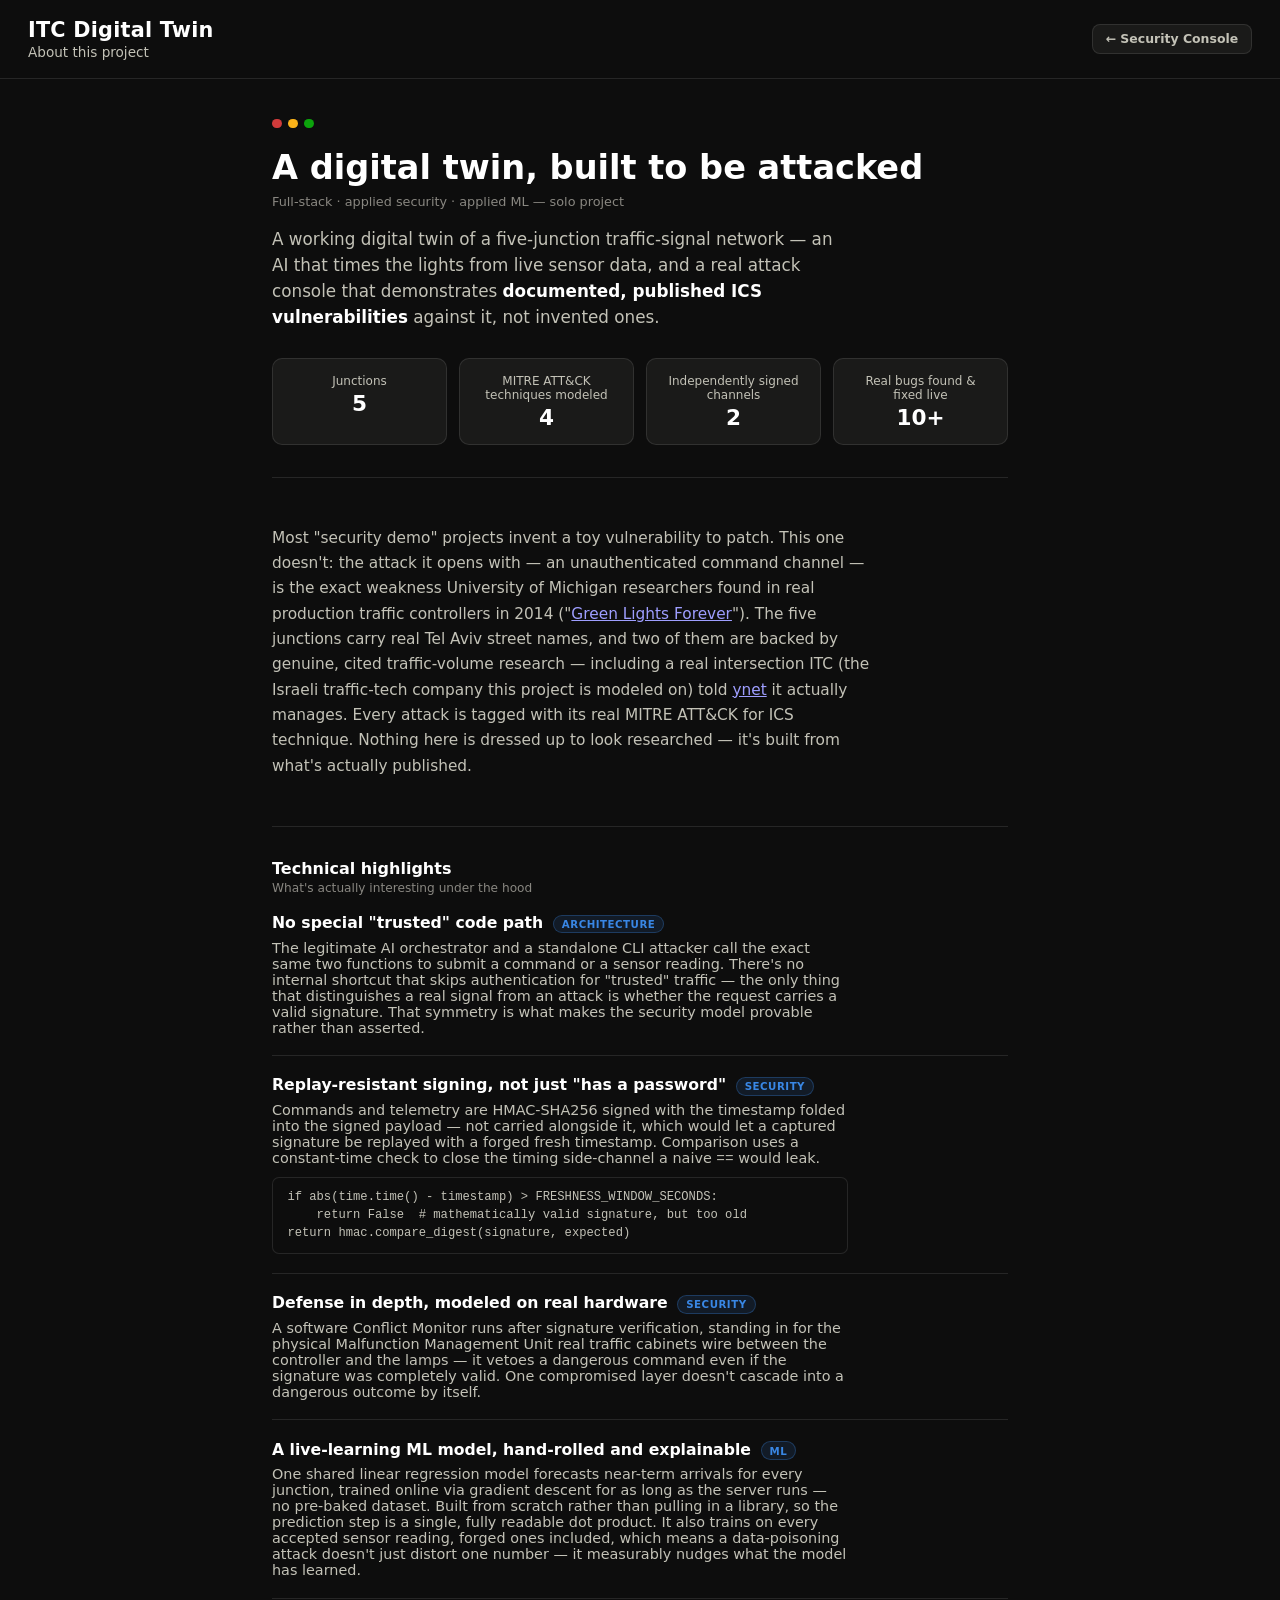
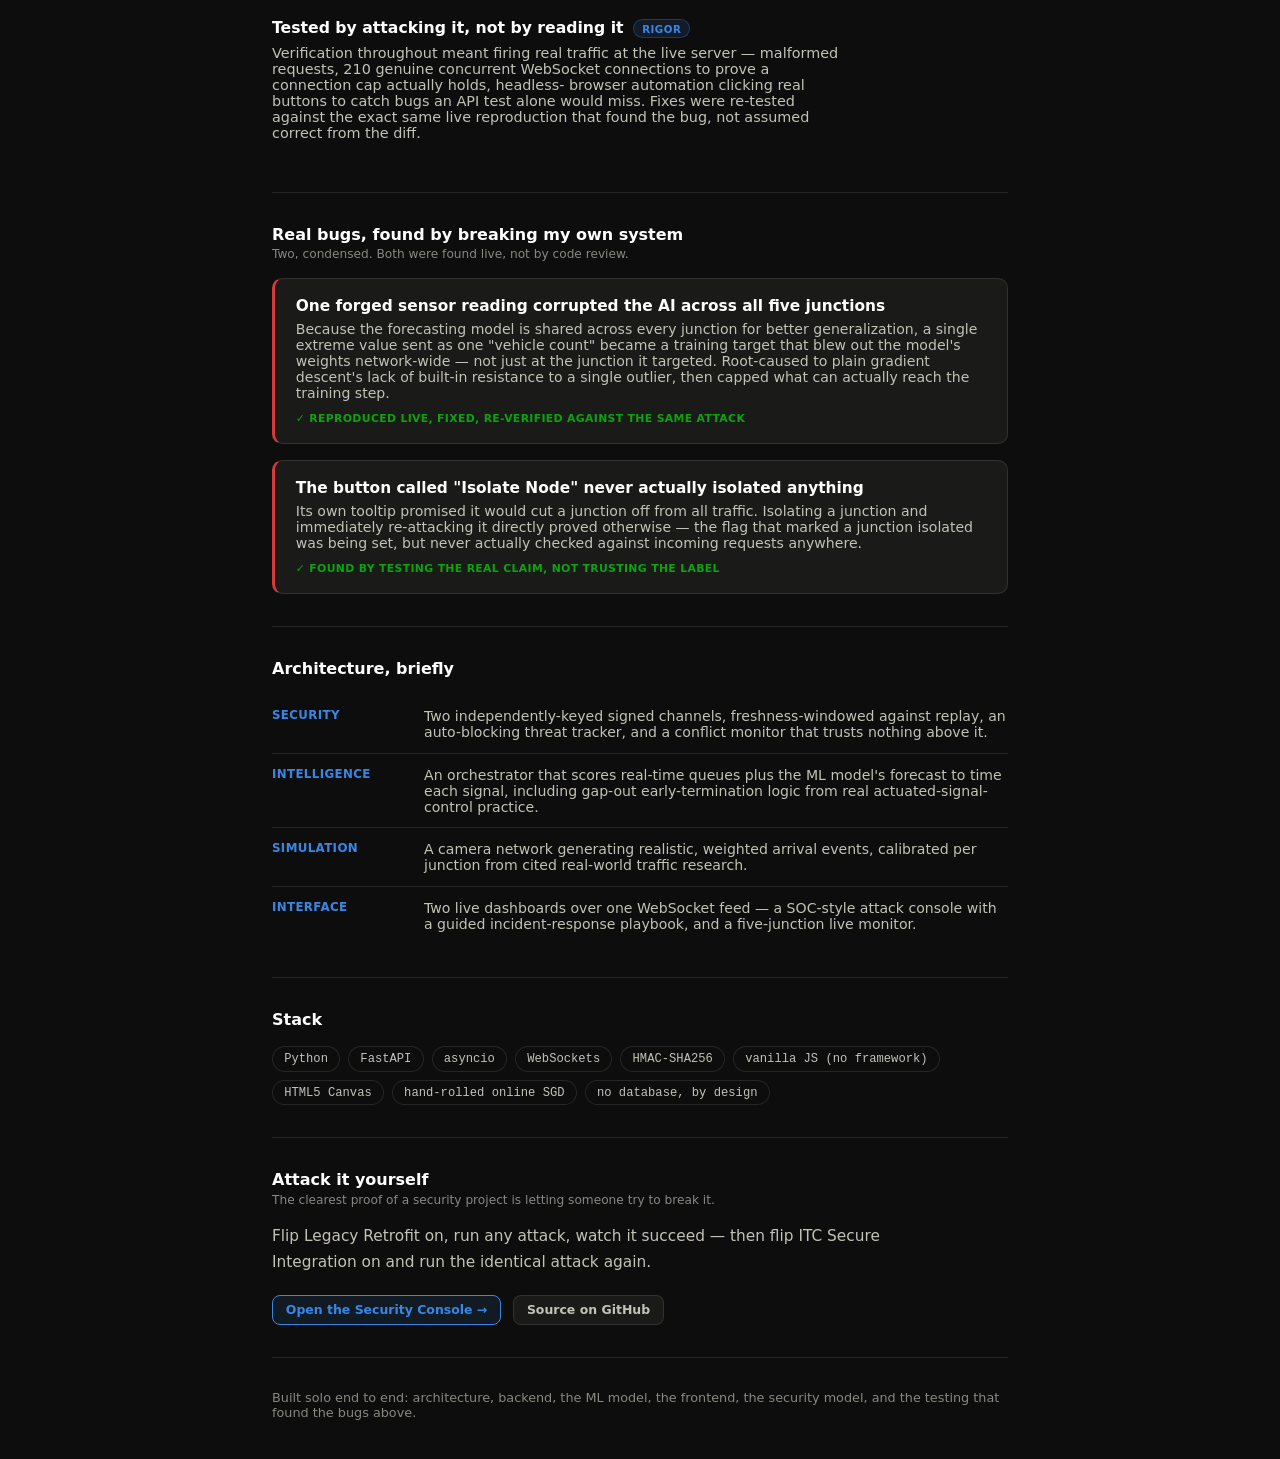
==== web/about.html @ 46c655ab "Add an About page: the engineering story, in the product itself New web/about.html, linked from both" ====
<!DOCTYPE html>
<html lang="en">
<head>
  <meta charset="UTF-8" />
  <meta name="viewport" content="width=device-width, initial-scale=1.0" />
  <title>ITC Digital Twin — About This Project</title>
  <link rel="stylesheet" href="style.css" />
</head>
<body>
  <!-- A static content page, deliberately: no WebSocket, no live data,
       nothing here changes while you're reading it. Linked from both
       dashboard pages' headers for anyone who wants the engineering
       story behind the live demo, not just the demo itself. -->
  <header class="app-header">
    <div class="header-title">
      <h1>ITC Digital Twin</h1>
      <p class="subtitle">About this project</p>
    </div>
    <div class="header-right">
      <a href="index.html" class="btn btn-header" title="Back to the Security Console">
        ← Security Console
      </a>
    </div>
  </header>

  <main>
    <section class="about-hero about-wrap">
      <div class="signal-dots" aria-hidden="true">
        <span class="d-critical"></span><span class="d-warning"></span><span class="d-good"></span>
      </div>
      <h1>A digital twin, built to be attacked</h1>
      <p class="about-role">Full-stack · applied security · applied ML — solo project</p>
      <p class="about-thesis">
        A working digital twin of a five-junction traffic-signal network — an AI
        that times the lights from live sensor data, and a real attack console
        that demonstrates <strong>documented, published ICS vulnerabilities</strong>
        against it, not invented ones.
      </p>

      <div class="about-stats">
        <div class="stat-tile">
          <span class="stat-label">Junctions</span>
          <span class="stat-value">5</span>
        </div>
        <div class="stat-tile">
          <span class="stat-label">MITRE ATT&amp;CK techniques modeled</span>
          <span class="stat-value">4</span>
        </div>
        <div class="stat-tile">
          <span class="stat-label">Independently signed channels</span>
          <span class="stat-value">2</span>
        </div>
        <div class="stat-tile">
          <span class="stat-label">Real bugs found &amp; fixed live</span>
          <span class="stat-value">10+</span>
        </div>
      </div>
    </section>

    <section class="about-section about-wrap">
      <p class="about-prose">
        Most "security demo" projects invent a toy vulnerability to patch. This
        one doesn't: the attack it opens with — an unauthenticated command
        channel — is the exact weakness University of Michigan researchers found
        in real production traffic controllers in 2014
        ("<a href="https://www.usenix.org/system/files/conference/woot14/woot14-ghena.pdf" target="_blank" rel="noopener noreferrer">Green Lights Forever</a>").
        The five junctions carry real Tel Aviv street names, and two of them are
        backed by genuine, cited traffic-volume research — including a real
        intersection ITC (the Israeli traffic-tech company this project is
        modeled on) told <a href="https://www.ynetnews.com/environment/article/sjvw2tsjt" target="_blank" rel="noopener noreferrer">ynet</a> it actually manages. Every attack is tagged with
        its real MITRE ATT&amp;CK for ICS technique. Nothing here is dressed up to
        look researched — it's built from what's actually published.
      </p>
    </section>

    <section class="about-section about-wrap" aria-labelledby="highlights-title">
      <div class="zone-header">
        <h2 id="highlights-title">Technical highlights</h2>
        <p class="zone-subtitle">What's actually interesting under the hood</p>
      </div>

      <div class="highlight-list">
        <div class="highlight-item">
          <h3>No special "trusted" code path <span class="highlight-tag">architecture</span></h3>
          <p>
            The legitimate AI orchestrator and a standalone CLI attacker call
            the exact same two functions to submit a command or a sensor
            reading. There's no internal shortcut that skips authentication
            for "trusted" traffic — the only thing that distinguishes a real
            signal from an attack is whether the request carries a valid
            signature. That symmetry is what makes the security model
            provable rather than asserted.
          </p>
        </div>

        <div class="highlight-item">
          <h3>Replay-resistant signing, not just "has a password" <span class="highlight-tag">security</span></h3>
          <p>
            Commands and telemetry are HMAC-SHA256 signed with the timestamp
            folded into the signed payload — not carried alongside it, which
            would let a captured signature be replayed with a forged fresh
            timestamp. Comparison uses a constant-time check to close the
            timing side-channel a naive <code>==</code> would leak.
          </p>
          <pre class="code">if abs(time.time() - timestamp) > FRESHNESS_WINDOW_SECONDS:
    return False  # mathematically valid signature, but too old
return hmac.compare_digest(signature, expected)</pre>
        </div>

        <div class="highlight-item">
          <h3>Defense in depth, modeled on real hardware <span class="highlight-tag">security</span></h3>
          <p>
            A software Conflict Monitor runs after signature verification,
            standing in for the physical Malfunction Management Unit real
            traffic cabinets wire between the controller and the lamps — it
            vetoes a dangerous command even if the signature was completely
            valid. One compromised layer doesn't cascade into a dangerous
            outcome by itself.
          </p>
        </div>

        <div class="highlight-item">
          <h3>A live-learning ML model, hand-rolled and explainable <span class="highlight-tag">ML</span></h3>
          <p>
            One shared linear regression model forecasts near-term arrivals
            for every junction, trained online via gradient descent for as
            long as the server runs — no pre-baked dataset. Built from
            scratch rather than pulling in a library, so the prediction step
            is a single, fully readable dot product. It also trains on every
            accepted sensor reading, forged ones included, which means a
            data-poisoning attack doesn't just distort one number — it
            measurably nudges what the model has learned.
          </p>
        </div>

        <div class="highlight-item">
          <h3>Tested by attacking it, not by reading it <span class="highlight-tag">rigor</span></h3>
          <p>
            Verification throughout meant firing real traffic at the live
            server — malformed requests, 210 genuine concurrent WebSocket
            connections to prove a connection cap actually holds, headless-
            browser automation clicking real buttons to catch bugs an API
            test alone would miss. Fixes were re-tested against the exact
            same live reproduction that found the bug, not assumed correct
            from the diff.
          </p>
        </div>
      </div>
    </section>

    <section class="about-section about-wrap" aria-labelledby="bugs-title">
      <div class="zone-header">
        <h2 id="bugs-title">Real bugs, found by breaking my own system</h2>
        <p class="zone-subtitle">Two, condensed. Both were found live, not by code review.</p>
      </div>
      <div class="bug-grid">
        <div class="bug-card">
          <div class="bug-title">One forged sensor reading corrupted the AI across all five junctions</div>
          <p>
            Because the forecasting model is shared across every junction for
            better generalization, a single extreme value sent as one
            "vehicle count" became a training target that blew out the
            model's weights network-wide — not just at the junction it
            targeted. Root-caused to plain gradient descent's lack of
            built-in resistance to a single outlier, then capped what can
            actually reach the training step.
          </p>
          <span class="fixed-tag">✓ Reproduced live, fixed, re-verified against the same attack</span>
        </div>
        <div class="bug-card">
          <div class="bug-title">The button called "Isolate Node" never actually isolated anything</div>
          <p>
            Its own tooltip promised it would cut a junction off from all
            traffic. Isolating a junction and immediately re-attacking it
            directly proved otherwise — the flag that marked a junction
            isolated was being set, but never actually checked against
            incoming requests anywhere.
          </p>
          <span class="fixed-tag">✓ Found by testing the real claim, not trusting the label</span>
        </div>
      </div>
    </section>

    <section class="about-section about-wrap" aria-labelledby="architecture-title">
      <div class="zone-header">
        <h2 id="architecture-title">Architecture, briefly</h2>
      </div>
      <div class="layer-strip">
        <div class="layer-row">
          <span class="layer-name">Security</span>
          <p>Two independently-keyed signed channels, freshness-windowed against replay, an auto-blocking threat tracker, and a conflict monitor that trusts nothing above it.</p>
        </div>
        <div class="layer-row">
          <span class="layer-name">Intelligence</span>
          <p>An orchestrator that scores real-time queues plus the ML model's forecast to time each signal, including gap-out early-termination logic from real actuated-signal-control practice.</p>
        </div>
        <div class="layer-row">
          <span class="layer-name">Simulation</span>
          <p>A camera network generating realistic, weighted arrival events, calibrated per junction from cited real-world traffic research.</p>
        </div>
        <div class="layer-row">
          <span class="layer-name">Interface</span>
          <p>Two live dashboards over one WebSocket feed — a SOC-style attack console with a guided incident-response playbook, and a five-junction live monitor.</p>
        </div>
      </div>
    </section>

    <section class="about-section about-wrap" aria-labelledby="stack-title">
      <div class="zone-header">
        <h2 id="stack-title">Stack</h2>
      </div>
      <div class="stack-row">
        <span class="stack-pill">Python</span>
        <span class="stack-pill">FastAPI</span>
        <span class="stack-pill">asyncio</span>
        <span class="stack-pill">WebSockets</span>
        <span class="stack-pill">HMAC-SHA256</span>
        <span class="stack-pill">vanilla JS (no framework)</span>
        <span class="stack-pill">HTML5 Canvas</span>
        <span class="stack-pill">hand-rolled online SGD</span>
        <span class="stack-pill">no database, by design</span>
      </div>
    </section>

    <section class="about-section about-wrap" aria-labelledby="try-title">
      <div class="zone-header">
        <h2 id="try-title">Attack it yourself</h2>
        <p class="zone-subtitle">The clearest proof of a security project is letting someone try to break it.</p>
      </div>
      <p class="about-prose">
        Flip Legacy Retrofit on, run any attack, watch it succeed — then flip
        ITC Secure Integration on and run the identical attack again.
      </p>
      <div class="about-cta-row">
        <a href="index.html" class="btn btn-header btn-header-highlight">Open the Security Console →</a>
        <a href="https://github.com/WassimAtrach/Digital-Twin" target="_blank" rel="noopener noreferrer" class="btn btn-header">Source on GitHub</a>
      </div>
    </section>
  </main>

  <footer class="about-footer about-wrap">
    <p>Built solo end to end: architecture, backend, the ML model, the frontend, the security model, and the testing that found the bugs above.</p>
  </footer>
</body>
</html>
---- web/style.css ----
/* ITC Digital Twin: stylesheet

   A deliberate, single dark theme (no light-mode variant): this is a
   security operations dashboard meant for a wall monitor or a live demo
   screen, not a general-purpose page. Colors are the validated dark-mode
   steps from the project's data-visualization design system: fixed
   status scale (good/warning/serious/critical), fixed categorical order
   for the four approach queues, one sequential hue for the trend line.
   Nothing here is eyeballed; every color is a documented token. */

:root {
  color-scheme: dark;

  /* chart chrome & ink */
  --surface-1: #1a1a19;
  --page-plane: #0d0d0d;
  --text-primary: #ffffff;
  --text-secondary: #c3c2b7;
  --text-muted: #898781;
  --gridline: #2c2c2a;
  --baseline: #383835;
  --border: rgba(255, 255, 255, 0.10);

  /* status scale: reserved meaning, never reused for series identity */
  --status-good: #0ca30c;
  --status-warning: #fab219;
  --status-serious: #ec835a;
  --status-critical: #d03b3b;

  /* categorical (dark steps), fixed order: used for the four approach
     queue bars (N/E/S/W) and nothing else */
  --cat-1-blue: #3987e5;
  --cat-2-orange: #d95926;
  --cat-3-aqua: #199e70;
  --cat-4-yellow: #c98500;

  /* sequential blue, for the single-series congestion trend line */
  --seq-blue-400: #3987e5;
  --seq-blue-250: #86b6ef;
}

* {
  box-sizing: border-box;
}

/* One global focus-visible rule rather than styling every interactive
   element individually: before this, nothing on either page (buttons,
   the topology map's junction nodes, form fields, links) showed any
   visible indicator of keyboard focus at all, making the whole
   dashboard effectively unusable via keyboard even where elements were
   otherwise reachable and operable. :focus-visible (not plain :focus)
   so this only shows for keyboard/programmatic focus, never for a
   mouse click, matching how a sighted mouse user already gets other
   feedback (hover states, the click itself) that a visible ring would
   be redundant for. */
:focus-visible {
  outline: 2px solid var(--seq-blue-400);
  outline-offset: 2px;
  border-radius: 2px;
}

body {
  margin: 0;
  min-height: 100vh;
  background: var(--page-plane);
  color: var(--text-primary);
  font-family: system-ui, -apple-system, "Segoe UI", sans-serif;
  font-size: 14px;
}

h1, h2, h3 {
  font-family: inherit;
}

/* Custom scrollbars matching the dark theme: the browser default (a
   light gray/white scrollbar) looks broken against a dark background. */
* {
  scrollbar-width: thin;
  scrollbar-color: var(--baseline) var(--page-plane);
}

*::-webkit-scrollbar {
  width: 9px;
  height: 9px;
}

*::-webkit-scrollbar-track {
  background: var(--page-plane);
}

*::-webkit-scrollbar-thumb {
  background: var(--baseline);
  border-radius: 5px;
}

*::-webkit-scrollbar-thumb:hover {
  background: var(--text-muted);
}

/* Tint native form controls (checkboxes, number inputs) to the theme's
   accent instead of leaving them in the browser's default light-blue
   styling, which stands out against the dark UI. */
input {
  accent-color: var(--seq-blue-400);
  color-scheme: dark;
}

/* Header */

.app-header {
  display: flex;
  justify-content: space-between;
  align-items: center;
  flex-wrap: wrap;
  gap: 1rem;
  padding: 1.1rem 1.75rem;
  border-bottom: 1px solid var(--border);
}

.header-title h1 {
  margin: 0;
  font-size: 1.3rem;
  letter-spacing: 0.01em;
}

.subtitle {
  margin: 0.15rem 0 0;
  color: var(--text-secondary);
  font-size: 0.85rem;
}

.header-right {
  display: flex;
  align-items: center;
  gap: 1.5rem;
  /* .app-header wrapping (flex-wrap on the header itself) only ever
     moved this whole group onto its own row under the title; nothing
     inside the group could then wrap further, so on a phone-width
     screen the connection status, both nav buttons, the mode toggle,
     and the info button were all forced onto one line wider than the
     screen itself, the single biggest contributor to this page's
     horizontal overflow. This lets that line actually break. */
  flex-wrap: wrap;
  row-gap: 0.6rem;
}

.connection-status {
  display: flex;
  align-items: center;
  gap: 0.4rem;
  font-size: 0.78rem;
  color: var(--text-secondary);
}

.conn-dot {
  width: 8px;
  height: 8px;
  border-radius: 50%;
  background: var(--status-warning);
}

.connection-status.connected .conn-dot {
  background: var(--status-good);
}

/* .btn.btn-header (both classes chained), not plain .btn-header: every
   header button also carries the base .btn class, and .btn is defined
   much later in this file with its own background/color. At equal
   specificity the later rule always wins regardless of which order the
   classes are written in the HTML, so a plain .btn-header here was
   silently losing to .btn's background: var(--page-plane) (near-black)
   every time, rendering as a barely-visible dark button on the dark
   page, "black on black." Chaining both classes raises this rule's
   specificity above .btn's, so it wins on file order alone no longer
   matters. */
.btn.btn-header {
  padding: 0.4rem 0.8rem;
  border-radius: 8px;
  border: 1px solid var(--border);
  background: var(--surface-1);
  color: var(--text-secondary);
  font-size: 0.78rem;
  font-weight: 600;
  cursor: pointer;
  font-family: inherit;
  /* .btn-header is shared by <button> and <a> (e.g. the Live Monitor
     link): these two reset an anchor's default underline/inline box so
     it renders identically to the button elements using this class. */
  text-decoration: none;
  display: inline-block;
}

.btn.btn-header:hover {
  color: var(--text-primary);
  border-color: var(--seq-blue-400);
}

/* The header button that opens a help/reference panel gets its own
   blue accent so it reads as "informational" rather than blending in
   with ordinary controls. */
.btn.btn-header-highlight {
  border-color: var(--seq-blue-400);
  color: var(--seq-blue-400);
  background: rgba(57, 135, 229, 0.1);
}

.btn.btn-header-highlight:hover {
  background: rgba(57, 135, 229, 0.2);
  color: var(--text-primary);
}

/* The Live Monitor link gets its own green accent, distinct from the
   guide button's blue: green reads as "live/active" (the same meaning
   --status-good carries everywhere else on this page), and having two
   different accent hues makes the two header buttons easy to tell
   apart at a glance instead of both reading as one generic action. */
.btn.btn-header-monitor {
  border-color: var(--status-good);
  color: var(--status-good);
  background: rgba(12, 163, 12, 0.1);
}

.btn.btn-header-monitor:hover {
  background: rgba(12, 163, 12, 0.2);
  color: var(--text-primary);
}

/* Mode toggle */

.mode-toggle {
  position: relative;
  display: flex;
  align-items: center;
  gap: 0.65rem;
}

.mode-label {
  font-size: 0.78rem;
  color: var(--text-muted);
  transition: color 0.2s ease;
}

.mode-label.active {
  color: var(--text-primary);
  font-weight: 600;
}

.switch {
  position: relative;
  width: 46px;
  height: 24px;
  border-radius: 999px;
  border: 1px solid var(--border);
  background: var(--surface-1);
  cursor: pointer;
  padding: 0;
  flex-shrink: 0;
}

.switch-knob {
  position: absolute;
  top: 2px;
  left: 2px;
  width: 18px;
  height: 18px;
  border-radius: 50%;
  background: var(--status-critical);
  transition: transform 0.2s ease, background 0.2s ease;
}

.switch.on .switch-knob {
  transform: translateX(22px);
  background: var(--status-good);
}

/* Legacy / Retrofit info popover */

.info-btn {
  width: 24px;
  height: 24px;
  border-radius: 50%;
  border: 1.5px solid var(--seq-blue-400);
  background: rgba(57, 135, 229, 0.12);
  color: var(--seq-blue-400);
  font-size: 0.8rem;
  font-weight: 700;
  cursor: pointer;
  padding: 0;
  font-family: inherit;
  flex-shrink: 0;
}

.info-btn:hover {
  color: var(--text-primary);
  border-color: var(--seq-blue-400);
}

.info-popover {
  position: absolute;
  top: 100%;
  right: 0;
  margin-top: 0.5rem;
  width: 320px;
  /* A fixed 320px anchored to the trigger button's right edge can
     still overhang the LEFT edge of a phone narrower than that (a
     320px-and-under device, or the button sitting anywhere left of the
     viewport's own right edge). This caps it to the viewport's actual
     width instead of trusting 320px always fits. */
  max-width: calc(100vw - 2rem);
  background: var(--surface-1);
  border: 1px solid var(--border);
  border-radius: 10px;
  padding: 0.9rem 1rem;
  font-size: 0.78rem;
  color: var(--text-secondary);
  line-height: 1.5;
  box-shadow: 0 8px 24px rgba(0, 0, 0, 0.4);
  z-index: 20;
}

.info-popover p {
  margin: 0 0 0.6rem;
}

.info-popover p:last-child {
  margin-bottom: 0;
}

.info-popover strong {
  color: var(--text-primary);
}

/* Status banner.
   The single most important element on the page: a large, always-current,
   plain-English sentence describing what's actually happening right now.
   Color-coded to the same status scale as everything else, so the reader
   gets the headline from color alone before they've even read the words. */

.status-banner {
  margin: 0.9rem 1.75rem 0;
  padding: 0.9rem 1.25rem;
  border-radius: 10px;
  display: flex;
  align-items: center;
  gap: 0.7rem;
  font-size: 1.05rem;
  font-weight: 600;
  border: 1px solid transparent;
  transition: background 0.2s ease, border-color 0.2s ease;
}

.status-banner-icon {
  font-size: 1.3rem;
  line-height: 1;
}

.status-banner-text {
  line-height: 1.4;
}

.status-good {
  background: rgba(12, 163, 12, 0.12);
  border-color: rgba(12, 163, 12, 0.3);
  color: var(--status-good);
}

.status-warning {
  background: rgba(250, 178, 25, 0.14);
  border-color: rgba(250, 178, 25, 0.35);
  color: var(--status-warning);
}

.status-serious {
  background: rgba(236, 131, 90, 0.14);
  border-color: rgba(236, 131, 90, 0.35);
  color: var(--status-serious);
}

.status-critical {
  background: rgba(208, 59, 59, 0.16);
  border-color: rgba(208, 59, 59, 0.4);
  color: var(--status-critical);
  animation: banner-pulse 1s infinite alternate;
}

@keyframes banner-pulse {
  from { opacity: 1; }
  to { opacity: 0.7; }
}

/* Disconnected banner: deliberately louder and more disruptive than the
   small header connection-status dot, and sticky so it can't scroll out
   of view. A dead WebSocket otherwise leaves every number, chart, and
   canvas on the page looking exactly as "live" as before, just frozen
   -- the small dot alone was easy to miss, which is what made a dead
   connection repeatedly read as a logic bug instead of what it was. */
.disconnected-banner {
  position: sticky;
  top: 0;
  z-index: 50;
  margin: 0;
  padding: 0.7rem 1.25rem;
  background: var(--status-critical);
  color: #ffffff;
  font-weight: 700;
  font-size: 0.92rem;
  text-align: center;
  animation: banner-pulse 1s infinite alternate;
}

/* Applied to <body> while the socket is down: dims every OTHER top-level
   section so stale content reads as visibly inert rather than
   indistinguishable from live data. The banner itself is excluded so it
   stays at full strength. */
body.page-stale > *:not(#disconnected-banner) {
  opacity: 0.35;
  filter: grayscale(0.6);
  pointer-events: none;
}


/* Quick start */

.quick-start {
  margin: 0.6rem 1.75rem 0;
  padding: 0.7rem 1rem 0.7rem 2.2rem;
  background: var(--surface-1);
  border: 1px solid var(--border);
  border-radius: 8px;
  color: var(--text-secondary);
  font-size: 0.82rem;
  line-height: 1.6;
}

.quick-start strong {
  color: var(--text-primary);
}

.detail-caption {
  margin: 0;
  font-size: 0.74rem;
  color: var(--text-muted);
}

#junction-canvas {
  width: 100%;
  max-width: 300px;
  height: auto;
  aspect-ratio: 1 / 1;
  display: block;
  margin: 0 auto;
  background: var(--page-plane);
  border: 1px solid var(--border);
  border-radius: 8px;
}

/* Zone 2's own content (chart + channel meters) is much shorter than
   Zone 1's (map + live view), which used to leave a large blank strip
   below Zone 2's card. As the last child in Zone 2's flex column, this
   panel grows (flex: 1) to absorb exactly that leftover height instead
   of it staying empty, with its own content centered so it still reads
   naturally at whatever height it ends up. */
.fun-fact-panel {
  flex: 1;
  display: flex;
  flex-direction: column;
  align-items: center;
  justify-content: center;
  gap: 1.1rem;
  background: var(--page-plane);
  border: 1px solid var(--border);
  border-radius: 12px;
  padding: 2.5rem 2rem;
  text-align: center;
}

.fun-fact-kicker {
  font-size: 0.8rem;
  font-weight: 700;
  letter-spacing: 0.08em;
  text-transform: uppercase;
  color: var(--cat-1-blue);
}

.fun-fact-text {
  margin: 0;
  max-width: 46ch;
  font-size: 1.3rem;
  font-weight: 500;
  line-height: 1.6;
  color: var(--text-primary);
}

.fun-fact-next {
  background: var(--surface-1);
  border: 1px solid var(--border);
  border-radius: 999px;
  padding: 0.5rem 1.15rem;
  font-size: 0.8rem;
  font-weight: 600;
  color: var(--cat-1-blue);
  cursor: pointer;
}

.fun-fact-next:hover {
  background: rgba(57, 135, 229, 0.12);
  border-color: var(--cat-1-blue);
}


/* KPI row / stat tiles */

.kpi-row {
  display: grid;
  grid-template-columns: repeat(4, minmax(0, 1fr));
  gap: 1rem;
  margin: 1rem 1.75rem 0;
}

.stat-tile {
  display: flex;
  flex-direction: column;
  gap: 0.2rem;
  background: var(--surface-1);
  border: 1px solid var(--border);
  border-radius: 10px;
  padding: 0.9rem 1.1rem;
}

.stat-label {
  font-size: 0.75rem;
  color: var(--text-secondary);
}

.stat-value {
  font-size: 1.9rem;
  font-weight: 600;
  font-variant-numeric: proportional-nums;
  transition: color 0.3s ease;
}

/* Traffic-light severity coloring, applied by app.js's severityClassFor(). */
.stat-value-good { color: var(--status-good); }
.stat-value-warning { color: var(--status-warning); }
.stat-value-critical { color: var(--status-critical); }

/* The whole tile picks up a subtle matching tint, not just the number:
   the dashboard should read as reactive at a glance, not black-and-white
   with the occasional colored digit. */
.stat-tile:has(.stat-value-warning) {
  border-color: rgba(250, 178, 25, 0.4);
  background: rgba(250, 178, 25, 0.05);
}

.stat-tile:has(.stat-value-critical) {
  border-color: rgba(208, 59, 59, 0.5);
  background: rgba(208, 59, 59, 0.07);
}

.stat-unit {
  font-size: 0.7rem;
  color: var(--text-muted);
}

/* Zone grid */

.zone-grid {
  display: grid;
  grid-template-columns: 1fr 1fr;
  /* Without this, grid's default stretch forces every zone in a row to
     match the tallest one. Zone 3 and Zone 4 (bottom row) have no
     filler content, so stretching them would just add blank padding
     at the bottom of whichever is shorter. Zone 2 opts back into
     stretch on its own below, since it has the trivia panel to absorb
     that height usefully instead. */
  align-items: start;
  gap: 1rem;
  margin: 1rem 1.75rem;
}

/* Opts Zone 2 back into matching Zone 1's height (see the align-items
   note above): its trivia panel is the flex child designed to absorb
   that extra height, so stretching here fills real space instead of
   creating blank padding the way it would for Zone 3/4. */
#zone-telemetry {
  align-self: stretch;
}

/* Zone 4 opts into the same stretch-and-absorb pattern as Zone 2
   above, for the same reason: with align-items:start (the default for
   this row), Zone 4 only ever took its own natural content height,
   which is shorter than Zone 3 (the attack console form) sitting next
   to it. The grid row itself is still exactly as tall as Zone 3
   regardless -- grid track sizing is driven by the tallest item in the
   row no matter how align-items is set -- so the space between Zone
   4's shorter content and the row's real height showed up as visible
   dead page background below Zone 4's card instead of inside it.
   Stretching Zone 4 to the row's full height, with the event table
   below set to flex:1 (see .event-table-wrap), moves that same
   leftover space inside the card and hands it to the one element built
   to use it: more of the security event feed visible without
   scrolling, instead of empty air underneath it. */
#zone-playbook {
  align-self: stretch;
}

.zone {
  background: var(--surface-1);
  border: 1px solid var(--border);
  border-radius: 12px;
  padding: 1.25rem;
  display: flex;
  flex-direction: column;
  gap: 0.9rem;
  min-width: 0;
}

/* monitor.html / monitor.js: the Live Network Monitor's grid of five
   junction cards. auto-fit means the grid genuinely reflows (2 per
   row on a narrower window, more on a wide one) rather than a fixed
   column count that would either crowd a small window or leave a
   wide one mostly empty. */
.monitor-grid {
  display: grid;
  /* min(320px, 100%), not a bare 320px: on a phone narrower than
     320px of available width (after the page's own side margins),
     a bare minmax(320px, 1fr) forces that minimum anyway, which is
     what makes a grid force the whole page to scroll sideways. Letting
     the minimum yield to 100% of the available column width below that
     point means a single card still fills the screen instead of
     overflowing it. */
  grid-template-columns: repeat(auto-fit, minmax(min(320px, 100%), 1fr));
  gap: 1rem;
  margin: 1rem 1.75rem;
}

.monitor-card {
  background: var(--surface-1);
  border: 1px solid var(--border);
  border-radius: 12px;
  padding: 1.1rem;
  display: flex;
  flex-direction: column;
  gap: 0.6rem;
}

.monitor-card-header {
  display: flex;
  align-items: center;
  justify-content: space-between;
  gap: 0.5rem;
}

.monitor-card-header h3 {
  margin: 0;
  font-size: 0.95rem;
}

.monitor-stats-row {
  display: flex;
  justify-content: space-between;
  font-size: 0.78rem;
  color: var(--text-secondary);
}

.monitor-stats-row strong {
  color: var(--text-primary);
}

.monitor-canvas {
  width: 100%;
  max-width: 300px;
  height: auto;
  aspect-ratio: 1 / 1;
  display: block;
  margin: 0 auto;
  background: var(--page-plane);
  border: 1px solid var(--border);
  border-radius: 8px;
}

/* Positions the hour badge relative to the canvas itself (not the
   whole card), so it reads as a HUD element on the junction view: the
   picture and the time of day it represents, together. */
.monitor-canvas-wrap {
  position: relative;
  max-width: 300px;
  margin: 0 auto;
}

.hour-badge {
  position: absolute;
  top: 8px;
  right: 8px;
  background: rgba(13, 13, 13, 0.75);
  border: 1px solid var(--border);
  border-radius: 6px;
  padding: 0.2rem 0.5rem;
  font-size: 0.72rem;
  font-weight: 600;
  font-variant-numeric: tabular-nums;
  color: var(--text-secondary);
  pointer-events: none;
}

/* While a forecast is playing, the badge shows the forecasted hour,
   not the live one: a distinct accent (matching .forecast-result's
   general "this is a forecast, not live data" role) makes that
   difference impossible to miss at a glance. */
.hour-badge-forecast {
  border-color: var(--cat-3-aqua);
  color: var(--cat-3-aqua);
  background: rgba(25, 158, 112, 0.15);
}

/* Doesn't reuse .kpi-row: that's a fixed 4-column grid built for the
   main dashboard's 4 KPI tiles, and a single tile stretched across 4
   columns looks broken. This sizes to its one tile's own content
   instead. */
.monitor-kpi-row {
  display: flex;
  margin: 1rem 1.75rem 0;
}

.monitor-kpi-tile {
  min-width: 220px;
}

.zone-header h2 {
  margin: 0;
  font-size: 1rem;
}

.zone-subtitle {
  margin: 0.2rem 0 0;
  font-size: 0.76rem;
  color: var(--text-muted);
}

/* Zone 1: topology map + detail card */

.topology-wrap {
  background: var(--page-plane);
  border: 1px solid var(--border);
  border-radius: 8px;
  padding: 0.5rem;
}

#topology-svg {
  width: 100%;
  height: 260px;
  display: block;
}

.topology-node-rect {
  fill: var(--surface-1);
  stroke: var(--baseline);
  stroke-width: 0.6;
  cursor: pointer;
}

.topology-node-rect.selected {
  stroke: var(--seq-blue-400);
  stroke-width: 1;
}

.topology-node-label {
  fill: var(--text-primary);
  font-size: 3px;
  pointer-events: none;
}

.topology-node-sub {
  fill: var(--text-muted);
  font-size: 2.3px;
  pointer-events: none;
}

.topology-edge {
  stroke: var(--baseline);
  stroke-width: 0.5;
}

.legend {
  display: flex;
  flex-wrap: wrap;
  gap: 1rem;
  font-size: 0.74rem;
  color: var(--text-secondary);
}

.legend .dot {
  display: inline-block;
  width: 8px;
  height: 8px;
  border-radius: 50%;
  margin-right: 0.3rem;
  vertical-align: middle;
}

.dot-good { background: var(--status-good); }
.dot-warning { background: var(--status-warning); }
.dot-serious { background: var(--status-serious); }
.dot-critical { background: var(--status-critical); }

.detail-card {
  border-top: 1px solid var(--border);
  padding-top: 0.9rem;
  display: flex;
  flex-direction: column;
  gap: 0.5rem;
}

.detail-header {
  display: flex;
  align-items: center;
  justify-content: space-between;
  gap: 0.5rem;
}

.detail-header h3 {
  margin: 0;
  font-size: 0.95rem;
}

.detail-line {
  margin: 0;
  font-size: 0.8rem;
  color: var(--text-secondary);
}

/* Real-world grounding (server/tel_aviv_data.py): a genuine, cited fact
   about this specific junction, shown so a viewer can independently
   check it rather than take the calibration on faith. */
.real-world-context {
  margin: 0;
  font-size: 0.72rem;
  line-height: 1.4;
  color: var(--text-muted);
}

.real-world-context-link {
  color: var(--cat-1-blue);
  text-decoration: none;
  white-space: nowrap;
}

.real-world-context-link:hover {
  text-decoration: underline;
}

.health-badge {
  display: inline-flex;
  align-items: center;
  gap: 0.35rem;
  font-size: 0.72rem;
  font-weight: 600;
  padding: 0.2rem 0.55rem;
  border-radius: 999px;
  white-space: nowrap;
}

.health-badge::before {
  content: "";
  width: 6px;
  height: 6px;
  border-radius: 50%;
  background: currentColor;
}

.health-good { color: var(--status-good); background: rgba(12, 163, 12, 0.12); }
.health-warning { color: var(--status-warning); background: rgba(250, 178, 25, 0.14); }
.health-serious { color: var(--status-serious); background: rgba(236, 131, 90, 0.14); }
.health-critical { color: var(--status-critical); background: rgba(208, 59, 59, 0.16); }

/* Approach queue bars: 4-series categorical, direct-labeled per the
   dataviz rule that 4 series requires direct labels, not color alone. */
.queue-bars {
  display: grid;
  grid-template-columns: repeat(4, 1fr);
  gap: 0.6rem;
  align-items: end;
  height: 90px;
}

.queue-bar-col {
  display: flex;
  flex-direction: column;
  align-items: center;
  justify-content: flex-end;
  height: 100%;
  gap: 0.3rem;
}

.queue-bar-value {
  font-size: 0.72rem;
  color: var(--text-secondary);
  font-variant-numeric: tabular-nums;
}

.queue-bar-stack {
  display: flex;
  flex-direction: column;
  justify-content: flex-end;
  align-items: center;
  height: 100%;
  width: 22px;
}

.queue-bar {
  width: 22px;
  border-radius: 4px 4px 0 0;
  min-height: 2px;
}

/* The ML predictor's forecast, stacked above the real queue bar: same
   hue as the approach it belongs to, lower opacity so it reads as an
   uncertain extension of that series rather than a new one, and a 2px
   gap below it (the dataviz rule for adjacent stacked segments) so it
   never visually fuses with the solid bar underneath. */
.queue-bar-predicted {
  width: 22px;
  border-radius: 4px 4px 0 0;
  margin-bottom: 2px;
  opacity: 0.4;
}

.queue-bar-label {
  font-size: 0.72rem;
  color: var(--text-muted);
}

/* Zone 2: trend chart + channel load */

.chart-card {
  background: var(--page-plane);
  border: 1px solid var(--border);
  border-radius: 8px;
  padding: 0.75rem;
}

.chart-card-header {
  display: flex;
  justify-content: space-between;
  align-items: baseline;
  font-size: 0.78rem;
  color: var(--text-secondary);
  margin-bottom: 0.4rem;
}

.chart-current-value {
  font-size: 0.95rem;
  font-weight: 600;
  color: var(--text-primary);
}

.trend-chart-container {
  position: relative;
}

#trend-svg {
  width: 100%;
  height: 140px;
  display: block;
  overflow: visible;
}

.trend-line {
  fill: none;
  stroke: var(--seq-blue-400);
  stroke-width: 2;
  stroke-linejoin: round;
  stroke-linecap: round;
}

.trend-area {
  fill: var(--seq-blue-400);
  opacity: 0.10;
}

.trend-gridline {
  stroke: var(--gridline);
  stroke-width: 1;
}

.trend-axis-label {
  fill: var(--text-muted);
  font-size: 8px;
}

.trend-crosshair {
  stroke: var(--baseline);
  stroke-width: 1;
}

.trend-dot {
  fill: var(--seq-blue-400);
  stroke: var(--surface-1);
  stroke-width: 2;
}

.trend-tooltip {
  position: absolute;
  top: 8px;
  pointer-events: none;
  background: var(--surface-1);
  border: 1px solid var(--border);
  border-radius: 6px;
  padding: 0.35rem 0.55rem;
  font-size: 0.72rem;
  color: var(--text-secondary);
  white-space: nowrap;
  transform: translateX(-50%);
}

.trend-tooltip strong {
  color: var(--text-primary);
}

.channel-load-card {
  display: flex;
  flex-direction: column;
  gap: 0.5rem;
}

.channel-load-row {
  display: grid;
  grid-template-columns: 110px 1fr 90px;
  align-items: center;
  gap: 0.6rem;
  font-size: 0.76rem;
  color: var(--text-secondary);
}

.local-congestion-row {
  display: grid;
  grid-template-columns: auto 1fr 50px;
  align-items: center;
  gap: 0.6rem;
  font-size: 0.78rem;
  color: var(--text-secondary);
}

.meter-track {
  height: 8px;
  border-radius: 999px;
  background: var(--gridline);
  overflow: hidden;
}

.meter-fill {
  height: 100%;
  width: 0%;
  background: var(--status-good);
  transition: width 0.3s ease, background 0.3s ease;
}

.meter-fill.meter-elevated { background: var(--status-warning); }
.meter-fill.meter-critical { background: var(--status-critical); }

.channel-value {
  text-align: right;
  font-variant-numeric: tabular-nums;
  color: var(--text-primary);
}

.meter-caption {
  margin: 0;
  font-size: 0.72rem;
  color: var(--text-muted);
}

/* Zone 3: simulation controls */

.console-form {
  display: flex;
  flex-direction: column;
  gap: 0.7rem;
}

.field {
  display: flex;
  flex-direction: column;
  gap: 0.3rem;
  font-size: 0.78rem;
  color: var(--text-secondary);
}

.field select,
.field input[type="number"] {
  background: var(--page-plane);
  border: 1px solid var(--border);
  border-radius: 6px;
  color: var(--text-primary);
  padding: 0.45rem 0.6rem;
  font-size: 0.85rem;
  font-family: inherit;
}

.field-inline {
  flex-direction: row;
  align-items: center;
  gap: 0.4rem;
  /* "Repeat rapidly (flood) — [10] requests" is long enough that a
     narrow phone width can't fit it on one line next to the checkbox;
     without wrapping this pushed the number input off the right edge
     of the screen instead of dropping to a second line. */
  flex-wrap: wrap;
}

.inline-number {
  width: 56px;
  background: var(--page-plane);
  border: 1px solid var(--border);
  border-radius: 6px;
  color: var(--text-primary);
  padding: 0.25rem 0.4rem;
  font-family: inherit;
}

.console-description {
  margin: 0;
  font-size: 0.76rem;
  color: var(--text-muted);
  line-height: 1.4;
  min-height: 2.2em;
}

.payload-preview-wrap {
  display: flex;
  flex-direction: column;
  gap: 0.3rem;
}

.payload-preview-label {
  font-size: 0.72rem;
  font-weight: 600;
  color: var(--text-muted);
  text-transform: uppercase;
  letter-spacing: 0.03em;
}

.payload-preview {
  margin: 0;
  background: var(--page-plane);
  border: 1px solid var(--border);
  border-radius: 8px;
  padding: 0.7rem 0.85rem;
  font-family: "SFMono-Regular", Consolas, "Liberation Mono", Menlo, monospace;
  font-size: 0.74rem;
  line-height: 1.5;
  color: var(--cat-3-aqua);
  white-space: pre-wrap;
  word-break: break-word;
  max-height: 320px;
  overflow-y: auto;
}

.btn {
  padding: 0.55rem 1rem;
  border-radius: 8px;
  border: 1px solid var(--border);
  font-weight: 600;
  font-size: 0.82rem;
  cursor: pointer;
  color: var(--text-primary);
  background: var(--page-plane);
  font-family: inherit;
}

.btn-attack {
  border-color: var(--status-critical);
  color: var(--status-critical);
}

.btn-attack:hover {
  background: rgba(208, 59, 59, 0.10);
}

.load-control {
  border-top: 1px solid var(--border);
  padding-top: 0.8rem;
  display: flex;
  align-items: center;
  gap: 0.8rem;
  flex-wrap: wrap;
}

.load-control-label {
  font-size: 0.78rem;
  color: var(--text-secondary);
}

.segmented {
  display: inline-flex;
  border: 1px solid var(--border);
  border-radius: 8px;
  overflow: hidden;
}

.segmented-btn {
  padding: 0.4rem 0.75rem;
  background: var(--page-plane);
  color: var(--text-secondary);
  border: none;
  border-right: 1px solid var(--border);
  font-size: 0.78rem;
  cursor: pointer;
  font-family: inherit;
}

.segmented-btn:last-child {
  border-right: none;
}

.segmented-btn.active {
  background: var(--seq-blue-400);
  color: #ffffff;
  font-weight: 600;
}

.load-explanation {
  margin: 0.5rem 0 0;
  font-size: 0.74rem;
  color: var(--text-muted);
}

/* ML Forecast: only the Live Network Monitor page (monitor.html/
   monitor.js) uses these now, one instance per junction card there; the
   main dashboard's front-page control is back to the plain
   Light/Normal/Rush Hour buttons above (.load-control/.segmented). */
.forecast-controls {
  display: flex;
  gap: 0.5rem;
}

.forecast-controls select {
  flex: 1;
  padding: 0.4rem 0.6rem;
  border-radius: 6px;
  border: 1px solid var(--border);
  background: var(--page-plane);
  color: var(--text-primary);
  font-family: inherit;
  font-size: 0.78rem;
}

.forecast-result {
  background: var(--page-plane);
  border: 1px solid var(--border);
  border-radius: 8px;
  padding: 0.7rem 0.85rem;
  font-size: 0.78rem;
  color: var(--text-secondary);
  line-height: 1.5;
}

.forecast-result p {
  margin: 0 0 0.35rem;
}

.forecast-result p:last-child {
  margin-bottom: 0;
}

.forecast-result strong {
  color: var(--text-primary);
}

/* Zone 4: playbook + event table */

.playbook-hint {
  margin: 0;
  padding: 0.6rem 0.8rem;
  background: rgba(250, 178, 25, 0.12);
  border: 1px solid rgba(250, 178, 25, 0.35);
  border-radius: 8px;
  color: var(--status-warning);
  font-size: 0.8rem;
  font-weight: 600;
}

.playbook-actions {
  display: grid;
  grid-template-columns: repeat(3, 1fr);
  gap: 0.6rem;
}

/* Guided response: a pulsing glow on the one button the current
   situation actually calls for, so "what do I click next" never
   requires reading; it's the button that's glowing. */
.guided-glow {
  animation: guided-pulse 0.85s infinite alternate;
  border-width: 2px !important;
  position: relative;
  z-index: 1;
}

/* Amber-to-red color shift plus a bigger, brighter shadow spread and a
   slight scale bump: strong enough to catch attention from across the
   dashboard, not just a subtle border tint. */
@keyframes guided-pulse {
  0% {
    box-shadow: 0 0 0 0 rgba(250, 178, 25, 0.6), 0 0 14px 2px rgba(250, 178, 25, 0.5);
    border-color: var(--status-warning) !important;
    transform: scale(1);
  }
  100% {
    box-shadow: 0 0 0 9px rgba(208, 59, 59, 0), 0 0 22px 6px rgba(208, 59, 59, 0.65);
    border-color: var(--status-critical) !important;
    transform: scale(1.035);
  }
}

.btn-playbook {
  display: flex;
  flex-direction: column;
  align-items: flex-start;
  gap: 0.15rem;
  border-color: var(--status-warning);
  color: var(--text-primary);
  text-align: left;
}

.btn-playbook small {
  font-weight: 400;
  color: var(--text-muted);
  font-size: 0.68rem;
}

.btn-playbook-restore {
  border-color: var(--status-good);
}

.btn-playbook:disabled {
  opacity: 0.4;
  cursor: not-allowed;
}

/* Deliberately distinct from the three .btn-playbook actions above --
   full-width and its own accent color -- so it reads as a different
   KIND of action (network-wide, not tied to whichever junction is
   selected) rather than a fourth option in that same row. */
.btn-playbook-all {
  display: flex;
  flex-direction: column;
  align-items: flex-start;
  gap: 0.15rem;
  width: 100%;
  margin-top: 0.6rem;
  border-color: var(--seq-blue-400);
  color: var(--text-primary);
  text-align: left;
}

.btn-playbook-all small {
  font-weight: 400;
  color: var(--text-muted);
  font-size: 0.68rem;
}

.btn-playbook-all:disabled {
  opacity: 0.4;
  cursor: not-allowed;
}

.event-table-wrap {
  border-top: 1px solid var(--border);
  padding-top: 0.6rem;
  flex: 1;
  max-height: 400px;
  overflow: auto;
}

.event-table {
  width: 100%;
  border-collapse: collapse;
  font-size: 0.76rem;
}

.event-table thead th {
  position: sticky;
  top: 0;
  background: var(--surface-1);
  text-align: left;
  color: var(--text-muted);
  font-weight: 500;
  padding: 0.3rem 0.5rem;
  border-bottom: 1px solid var(--border);
}

.event-table td {
  padding: 0.4rem 0.5rem;
  border-bottom: 1px solid var(--gridline);
  vertical-align: top;
  color: var(--text-secondary);
}

/* A critical row (e.g. an active collision risk) shouldn't be missable
   in a scrolling table: bold text, a tinted background, and a solid
   accent bar down the left edge, not just a small colored badge. */
.event-row-critical td {
  font-weight: 700;
  color: var(--text-primary);
  background: rgba(208, 59, 59, 0.1);
}

.event-row-critical td:first-child {
  border-left: 3px solid var(--status-critical);
}

.event-table td.event-time {
  color: var(--text-muted);
  white-space: nowrap;
  font-variant-numeric: tabular-nums;
}

.event-table td.event-message {
  color: var(--text-primary);
  /* Without this, a table with no fixed column widths sizes each
     column to its longest unbreakable run of text, so a full sentence
     of event message widened the whole table (and, since nothing
     capped it, the page underneath it) instead of wrapping inside its
     own column the way the payload preview's <pre> already does. */
  overflow-wrap: anywhere;
}

.event-technique {
  display: block;
  margin-top: 0.15rem;
  font-size: 0.68rem;
  color: var(--text-muted);
}

.severity-badge {
  display: inline-flex;
  align-items: center;
  gap: 0.3rem;
  font-size: 0.68rem;
  font-weight: 600;
  padding: 0.15rem 0.5rem;
  border-radius: 999px;
  white-space: nowrap;
}

.severity-badge::before {
  content: "";
  width: 6px;
  height: 6px;
  border-radius: 50%;
  background: currentColor;
}

.severity-good { color: var(--status-good); background: rgba(12, 163, 12, 0.12); }
.severity-warning { color: var(--status-warning); background: rgba(250, 178, 25, 0.14); }
.severity-serious { color: var(--status-serious); background: rgba(236, 131, 90, 0.14); }
.severity-critical { color: var(--status-critical); background: rgba(208, 59, 59, 0.16); }

/* Operations log footer */

.ops-footer {
  margin: 0 1.75rem 1.75rem;
  padding: 0.9rem 1.25rem;
  background: var(--surface-1);
  border: 1px solid var(--border);
  border-radius: 10px;
}

.ops-footer h3 {
  margin: 0 0 0.5rem;
  font-size: 0.82rem;
  color: var(--text-secondary);
}

.ops-log-list {
  list-style: none;
  margin: 0;
  padding: 0;
  display: flex;
  flex-direction: column-reverse;
  gap: 0.25rem;
  max-height: 110px;
  overflow-y: auto;
  font-size: 0.74rem;
  color: var(--text-muted);
  font-family: "Cascadia Code", Consolas, monospace;
}

/* Attack education modal.
   Shown every time an attack is executed. Deliberately blocking (a full
   backdrop, not a toast): the point is to make the reader stop and read
   what just happened before the dashboard moves on, per the request that
   the simulation visually "pause" while this is up. */

.modal-backdrop {
  position: fixed;
  inset: 0;
  background: rgba(0, 0, 0, 0.65);
  display: flex;
  align-items: center;
  justify-content: center;
  z-index: 100;
  padding: 1rem;
}

/* The class rule above sets its own `display`, which otherwise wins
   over the browser's built-in `[hidden] { display: none }` rule at
   equal specificity. Without this, the modal would stay visible
   (showing empty placeholder content) regardless of the `hidden`
   attribute, which is exactly what was happening before this rule
   existed. */
.modal-backdrop[hidden] {
  display: none;
}

.modal-card {
  background: var(--surface-1);
  border: 1px solid var(--border);
  border-radius: 14px;
  padding: 1.5rem;
  max-width: 480px;
  width: 100%;
  box-shadow: 0 20px 60px rgba(0, 0, 0, 0.5);
}

.modal-tag {
  display: inline-block;
  font-size: 0.7rem;
  font-weight: 700;
  letter-spacing: 0.04em;
  text-transform: uppercase;
  padding: 0.2rem 0.6rem;
  border-radius: 999px;
  background: rgba(208, 59, 59, 0.16);
  color: var(--status-critical);
  margin-bottom: 0.6rem;
}

.modal-tag.modal-tag-blocked {
  background: rgba(12, 163, 12, 0.14);
  color: var(--status-good);
}

.modal-card h3 {
  margin: 0 0 0.9rem;
  font-size: 1.15rem;
}

.modal-facts {
  margin: 0 0 1rem;
  display: grid;
  gap: 0.15rem;
}

.modal-facts dt {
  font-size: 0.72rem;
  color: var(--text-muted);
  margin-top: 0.6rem;
}

.modal-facts dt:first-child {
  margin-top: 0;
}

.modal-facts dd {
  margin: 0.1rem 0 0;
  font-size: 0.88rem;
  color: var(--text-primary);
  line-height: 1.4;
}

.modal-guidance {
  margin: 0 0 1.1rem;
  padding: 0.7rem 0.9rem;
  background: rgba(250, 178, 25, 0.1);
  border-left: 3px solid var(--status-warning);
  border-radius: 6px;
  font-size: 0.82rem;
  color: var(--text-secondary);
  line-height: 1.45;
}

.modal-guidance:empty {
  display: none;
}

.modal-card-wide {
  max-width: 640px;
}

/* Mitigation confirmation toast */

.mitigation-toast {
  position: fixed;
  top: 1.25rem;
  left: 50%;
  transform: translateX(-50%);
  display: flex;
  align-items: center;
  gap: 0.75rem;
  max-width: min(90vw, 640px);
  /* Bigger on purpose: reported as "too slow to see," which given the
     old size (0.86rem text, a 6-second timeout) meant it had mostly
     finished fading by the time it was consciously read, not actually
     read and dismissed. */
  padding: 1.1rem 1.5rem;
  background: var(--surface-1);
  border: 1px solid rgba(12, 163, 12, 0.4);
  border-left: 4px solid var(--status-good);
  border-radius: 12px;
  box-shadow: 0 12px 32px rgba(0, 0, 0, 0.45);
  font-size: 1.05rem;
  font-weight: 500;
  line-height: 1.4;
  color: var(--text-primary);
  z-index: 110;
  cursor: pointer;
  animation: toast-in 0.25s ease;
}

.mitigation-toast[hidden] {
  display: none;
}

.mitigation-toast-icon {
  font-size: 1.5rem;
  flex-shrink: 0;
}

@keyframes toast-in {
  from {
    opacity: 0;
    transform: translateX(-50%) translateY(-10px);
  }
  to {
    opacity: 1;
    transform: translateX(-50%) translateY(0);
  }
}

/* Attacks info reference panel */

.attacks-info-list {
  display: flex;
  flex-direction: column;
  gap: 1rem;
  margin-bottom: 1.1rem;
  max-height: 60vh;
  overflow-y: auto;
}

.attacks-info-item {
  padding: 0.9rem 1rem;
  background: var(--page-plane);
  border: 1px solid var(--border);
  border-left: 3px solid var(--seq-blue-400);
  border-radius: 8px;
}

.attacks-info-item h4 {
  margin: 0 0 0.45rem;
  font-size: 0.95rem;
  color: var(--text-primary);
}

.attacks-info-item dl {
  margin: 0;
  display: grid;
  gap: 0.1rem;
}

.attacks-info-item dt {
  font-size: 0.7rem;
  color: var(--text-muted);
  margin-top: 0.45rem;
}

.attacks-info-item dt:first-child {
  margin-top: 0;
}

.attacks-info-item dd {
  margin: 0.05rem 0 0;
  font-size: 0.82rem;
  color: var(--text-secondary);
  line-height: 1.4;
}

@media (max-width: 980px) {
  .zone-grid {
    grid-template-columns: 1fr;
  }
  .kpi-row {
    grid-template-columns: repeat(2, 1fr);
  }
  .playbook-actions {
    grid-template-columns: 1fr;
  }
}

/* Phone. Everything above this point was tuned down to tablet width
   (980px) and never actually checked below that: the dashboard was
   usable but not comfortable on a real phone screen. The single
   biggest problem was never layout logic, it was that every section's
   own side margin (.app-header, .status-banner, .kpi-row, .zone-grid,
   .monitor-grid, .ops-footer, etc.) is the same fixed 1.75rem (28px)
   used at desktop width. On a ~375px phone, 28px on each side is
   already 15% of the screen gone to margin before any content starts;
   this reclaims most of that without changing anything about how those
   sections are laid out internally. */
@media (max-width: 640px) {
  .app-header,
  .status-banner,
  .quick-start,
  .kpi-row,
  .zone-grid,
  .monitor-grid,
  .monitor-kpi-row,
  .ops-footer {
    margin-left: 0.85rem;
    margin-right: 0.85rem;
  }

  .kpi-row {
    grid-template-columns: repeat(2, 1fr);
    gap: 0.6rem;
  }

  /* "live" + the Live Monitor button were sitting side by side on the
     same cramped line. flex-basis: 100% makes .connection-status claim
     the whole row width inside .header-right's wrapping flex layout,
     which pushes the Live Monitor link (the next item in source order)
     onto its own line below it instead. */
  .connection-status {
    flex-basis: 100%;
  }

  /* The security event table is 4 real columns (Time, Severity,
     Junction, Event) with genuinely long content in every one of them,
     a timestamp, a severity badge, a full junction name, a full
     sentence. There is no column width split that makes all four
     readable side by side on a ~365px screen: adding overflow-wrap
     alone (see .event-table td.event-message above) stopped the table
     from forcing the page to scroll sideways, but with the Event
     column squeezed down to roughly a quarter of an already-narrow
     screen, it broke almost every word mid-syllable instead, worse to
     read than before, confirmed by actually rendering it at 375px
     width, not assumed. The real fix is the standard responsive-table
     pattern: stop laying rows out as table columns at all here, and
     stack each row's cells as a small block instead, so the Event
     column effectively gets the whole row width to wrap normally in. */
  .event-table thead {
    display: none;
  }
  .event-table,
  .event-table tbody,
  .event-table tr,
  .event-table td {
    display: block;
    width: auto;
  }
  .event-table tr {
    padding: 0.55rem 0;
    border-bottom: 1px solid var(--gridline);
  }
  .event-table tr:last-child {
    border-bottom: none;
  }
  .event-table td {
    padding: 0.1rem 0;
    border-bottom: none;
  }
  .event-table td.event-time {
    display: inline-block;
    margin-right: 0.5rem;
  }
  /* Severity cell: no dedicated class, second column by position. */
  .event-table td:nth-child(2) {
    display: inline-block;
  }
  /* Junction cell: no dedicated class either, and its own column
     header is now hidden along with the rest of thead, so it needs an
     inline label to still read as "which junction" at a glance. */
  .event-table td:nth-child(3) {
    margin-top: 0.15rem;
    font-size: 0.72rem;
  }
  .event-table td:nth-child(3)::before {
    content: "Junction: ";
    color: var(--text-muted);
  }
  .event-table td.event-message {
    display: block;
    margin-top: 0.3rem;
  }

  /* Moved from the per-cell rule (.event-row-critical td) onto the row
     itself: with cells stacked as blocks instead of sitting side by
     side, four separate tinted-and-bordered cell boxes read as broken
     layout, not emphasis. One highlighted block per row reads the same
     way the colored badge already does at desktop width. */
  .event-row-critical {
    background: rgba(208, 59, 59, 0.1);
    border-left: 3px solid var(--status-critical);
    padding-left: 0.5rem;
  }
  .event-row-critical td {
    background: none;
    border-left: none;
  }
}

/* ---------------------------------------------------------------
   About page (web/about.html)

   A case-study page explaining this project's engineering to someone
   who has never seen it before -- an interviewer, a reviewer -- linked
   from the header of both dashboard pages. Long-form reading, not a
   live data screen, which is why it introduces its own max-width
   reading column (.about-wrap) instead of the dashboard pages'
   full-bleed .zone-grid: a wide monitor is right for scanning five
   live junctions at once, wrong for a paragraph of prose. Everything
   else -- colors, card shape, button styling -- deliberately reuses
   the same tokens and components already defined above, so this still
   reads as the same product and not a bolted-on page with its own
   invented design system.
   --------------------------------------------------------------- */

.about-wrap {
  max-width: 46rem;
  margin: 0 auto;
  padding: 0 1.75rem;
}

.about-hero {
  padding: 2.5rem 0 2rem;
}

/* The three colors this project already reserves for junction health
   (good/warning/critical), used here as a small, literal signal-light
   motif -- the one place on this page it's worth spending a visual
   flourish, since it's the actual subject of the project, not a
   generic decoration. */
.signal-dots {
  display: flex;
  gap: 0.4rem;
  margin-bottom: 1.25rem;
}
.signal-dots span {
  width: 0.6rem;
  height: 0.6rem;
  border-radius: 50%;
  display: block;
}
.signal-dots .d-critical { background: var(--status-critical); }
.signal-dots .d-warning { background: var(--status-warning); }
.signal-dots .d-good { background: var(--status-good); }

.about-hero h1 {
  font-size: 2.1rem;
  margin: 0 0 0.4rem;
}
.about-role {
  font-size: 0.8rem;
  color: var(--text-muted);
  margin: 0 0 1.1rem;
}
.about-thesis {
  font-size: 1.05rem;
  color: var(--text-secondary);
  max-width: 36rem;
  line-height: 1.55;
  margin: 0;
}
.about-thesis strong {
  color: var(--text-primary);
}

.about-stats {
  display: grid;
  grid-template-columns: repeat(4, 1fr);
  gap: 0.75rem;
  margin-top: 1.75rem;
}
.about-stats .stat-tile {
  text-align: center;
}
.about-stats .stat-value {
  font-size: 1.35rem;
}

.about-section {
  padding: 2rem 0;
  border-top: 1px solid var(--border);
}
.about-section .zone-header {
  margin-bottom: 1.1rem;
}

.about-prose {
  max-width: 38rem;
  color: var(--text-secondary);
  font-size: 0.96rem;
  line-height: 1.65;
}
.about-prose strong {
  color: var(--text-primary);
}

.highlight-list {
  display: flex;
  flex-direction: column;
}
.highlight-item {
  padding: 1.2rem 0;
  border-top: 1px solid var(--border);
}
.highlight-item:first-child {
  border-top: none;
  padding-top: 0;
}
.highlight-item h3 {
  font-size: 0.98rem;
  margin: 0 0 0.4rem;
  display: flex;
  align-items: baseline;
  gap: 0.6rem;
  flex-wrap: wrap;
}
.highlight-tag {
  font-size: 0.64rem;
  letter-spacing: 0.05em;
  text-transform: uppercase;
  color: var(--seq-blue-400);
  background: rgba(57, 135, 229, 0.12);
  border: 1px solid rgba(57, 135, 229, 0.3);
  padding: 0.15rem 0.5rem;
  border-radius: 999px;
  font-weight: 600;
}
.highlight-item p {
  margin: 0;
  color: var(--text-secondary);
  font-size: 0.9rem;
  max-width: 36rem;
}
.highlight-item pre.code {
  margin: 0.6rem 0 0;
  max-width: 36rem;
  padding: 0.65rem 0.9rem;
  background: var(--page-plane);
  border: 1px solid var(--border);
  border-radius: 7px;
  overflow-x: auto;
  font-family: "SFMono-Regular", Consolas, "Liberation Mono", Menlo, monospace;
  font-size: 0.76rem;
  line-height: 1.5;
  color: var(--text-secondary);
}

.bug-grid {
  display: flex;
  flex-direction: column;
  gap: 1rem;
}
.bug-card {
  background: var(--surface-1);
  border: 1px solid var(--border);
  border-left: 3px solid var(--status-critical);
  border-radius: 10px;
  padding: 1.1rem 1.3rem;
}
.bug-card .bug-title {
  font-weight: 700;
  font-size: 0.96rem;
  margin-bottom: 0.4rem;
  color: var(--text-primary);
}
.bug-card p {
  font-size: 0.88rem;
  color: var(--text-secondary);
  margin: 0 0 0.5rem;
}
.bug-card .fixed-tag {
  font-size: 0.68rem;
  letter-spacing: 0.03em;
  text-transform: uppercase;
  color: var(--status-good);
  font-weight: 600;
}

.layer-strip {
  display: flex;
  flex-direction: column;
}
.layer-row {
  display: grid;
  grid-template-columns: 8.5rem 1fr;
  gap: 1rem;
  padding: 0.8rem 0;
  border-top: 1px solid var(--border);
}
.layer-row:first-child {
  border-top: none;
}
.layer-row .layer-name {
  font-size: 0.74rem;
  letter-spacing: 0.03em;
  text-transform: uppercase;
  color: var(--seq-blue-400);
  font-weight: 700;
}
.layer-row p {
  margin: 0;
  font-size: 0.88rem;
  color: var(--text-secondary);
}

.stack-row {
  display: flex;
  flex-wrap: wrap;
  gap: 0.5rem;
}
.stack-pill {
  font-size: 0.76rem;
  padding: 0.3rem 0.7rem;
  border-radius: 999px;
  border: 1px solid var(--border);
  color: var(--text-secondary);
  background: var(--page-plane);
  font-family: "SFMono-Regular", Consolas, "Liberation Mono", Menlo, monospace;
}

.about-cta-row {
  display: flex;
  flex-wrap: wrap;
  gap: 0.75rem;
  margin-top: 1.25rem;
}

.about-footer {
  padding: 2rem 0 2.5rem;
  border-top: 1px solid var(--border);
}
.about-footer p {
  color: var(--text-muted);
  font-size: 0.8rem;
  margin: 0;
}

/* The header's own new nav button to this page, alongside the existing
   Live Monitor / Attack types guide buttons -- amber so it's visually
   distinct from both (green and blue are already taken), matching the
   same pattern those two already established rather than inventing a
   different one. */
.btn.btn-header-about {
  border-color: var(--status-warning);
  color: var(--status-warning);
  background: rgba(250, 178, 25, 0.1);
}
.btn.btn-header-about:hover {
  background: rgba(250, 178, 25, 0.2);
  color: var(--text-primary);
}

@media (max-width: 640px) {
  .about-wrap {
    padding: 0 0.85rem;
  }
  .about-stats {
    grid-template-columns: repeat(2, 1fr);
  }
  .layer-row {
    grid-template-columns: 1fr;
    gap: 0.2rem;
  }
}
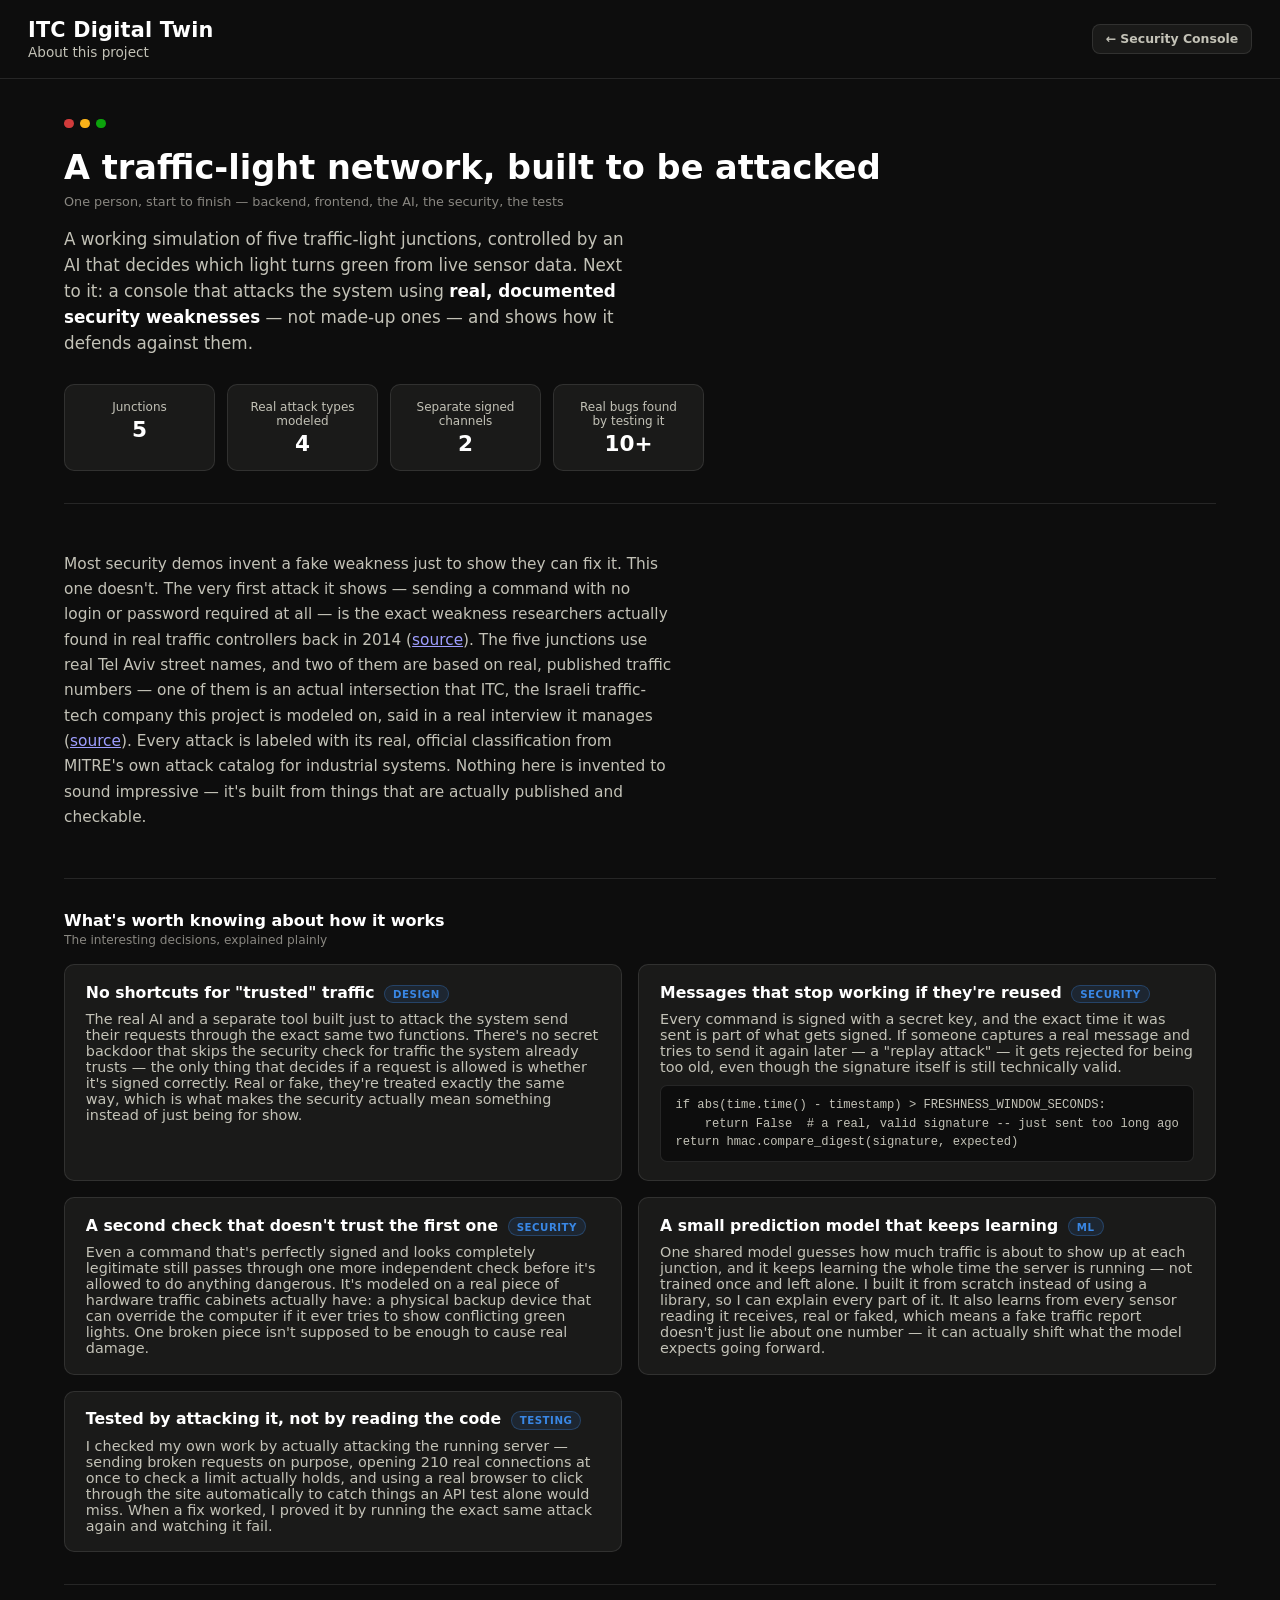
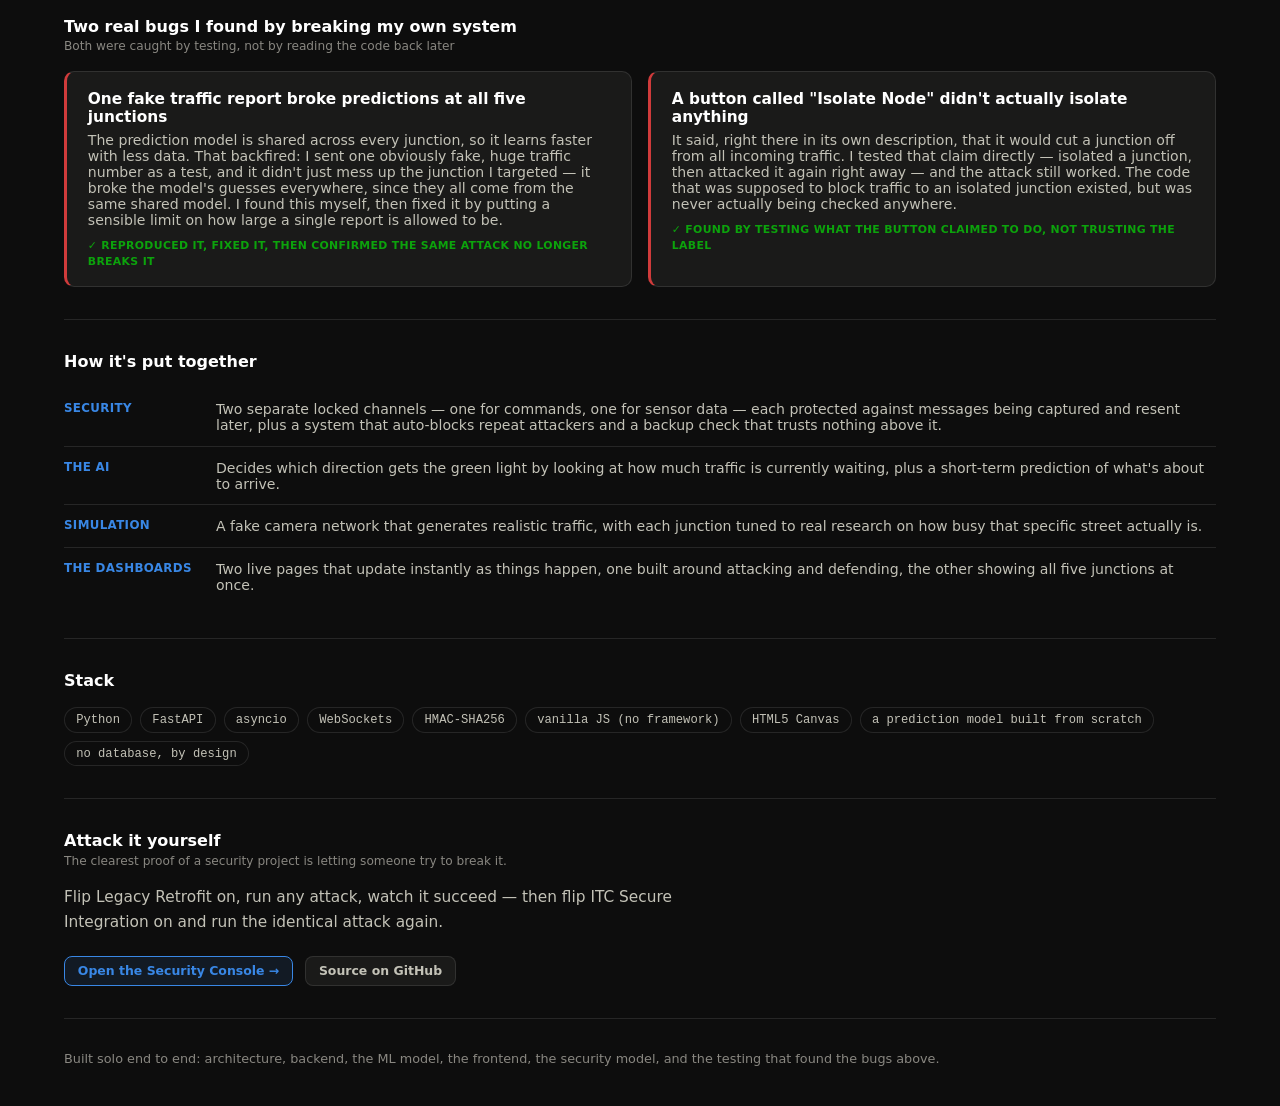
==== commit 2a696e85: "Rework the About page: wider layout, plain language Two pieces of direct feedback after seeing it li" ====
--- a/web/about.html
+++ b/web/about.html
@@ -28,13 +28,14 @@
       <div class="signal-dots" aria-hidden="true">
         <span class="d-critical"></span><span class="d-warning"></span><span class="d-good"></span>
       </div>
-      <h1>A digital twin, built to be attacked</h1>
-      <p class="about-role">Full-stack · applied security · applied ML — solo project</p>
+      <h1>A traffic-light network, built to be attacked</h1>
+      <p class="about-role">One person, start to finish — backend, frontend, the AI, the security, the tests</p>
       <p class="about-thesis">
-        A working digital twin of a five-junction traffic-signal network — an AI
-        that times the lights from live sensor data, and a real attack console
-        that demonstrates <strong>documented, published ICS vulnerabilities</strong>
-        against it, not invented ones.
+        A working simulation of five traffic-light junctions, controlled by an
+        AI that decides which light turns green from live sensor data. Next to
+        it: a console that attacks the system using <strong>real, documented
+        security weaknesses</strong> — not made-up ones — and shows how it
+        defends against them.
       </p>
 
       <div class="about-stats">
@@ -43,15 +44,15 @@
           <span class="stat-value">5</span>
         </div>
         <div class="stat-tile">
-          <span class="stat-label">MITRE ATT&amp;CK techniques modeled</span>
+          <span class="stat-label">Real attack types modeled</span>
           <span class="stat-value">4</span>
         </div>
         <div class="stat-tile">
-          <span class="stat-label">Independently signed channels</span>
+          <span class="stat-label">Separate signed channels</span>
           <span class="stat-value">2</span>
         </div>
         <div class="stat-tile">
-          <span class="stat-label">Real bugs found &amp; fixed live</span>
+          <span class="stat-label">Real bugs found by testing it</span>
           <span class="stat-value">10+</span>
         </div>
       </div>
@@ -59,90 +60,93 @@
 
     <section class="about-section about-wrap">
       <p class="about-prose">
-        Most "security demo" projects invent a toy vulnerability to patch. This
-        one doesn't: the attack it opens with — an unauthenticated command
-        channel — is the exact weakness University of Michigan researchers found
-        in real production traffic controllers in 2014
-        ("<a href="https://www.usenix.org/system/files/conference/woot14/woot14-ghena.pdf" target="_blank" rel="noopener noreferrer">Green Lights Forever</a>").
-        The five junctions carry real Tel Aviv street names, and two of them are
-        backed by genuine, cited traffic-volume research — including a real
-        intersection ITC (the Israeli traffic-tech company this project is
-        modeled on) told <a href="https://www.ynetnews.com/environment/article/sjvw2tsjt" target="_blank" rel="noopener noreferrer">ynet</a> it actually manages. Every attack is tagged with
-        its real MITRE ATT&amp;CK for ICS technique. Nothing here is dressed up to
-        look researched — it's built from what's actually published.
+        Most security demos invent a fake weakness just to show they can fix
+        it. This one doesn't. The very first attack it shows — sending a
+        command with no login or password required at all — is the exact
+        weakness researchers actually found in real traffic controllers back
+        in 2014
+        (<a href="https://www.usenix.org/system/files/conference/woot14/woot14-ghena.pdf" target="_blank" rel="noopener noreferrer">source</a>).
+        The five junctions use real Tel Aviv street names, and two of them are
+        based on real, published traffic numbers — one of them is an actual
+        intersection that ITC, the Israeli traffic-tech company this project
+        is modeled on, said in a real interview it manages
+        (<a href="https://www.ynetnews.com/environment/article/sjvw2tsjt" target="_blank" rel="noopener noreferrer">source</a>). Every attack is labeled with its real, official
+        classification from MITRE's own attack catalog for industrial systems.
+        Nothing here is invented to sound impressive — it's built from things
+        that are actually published and checkable.
       </p>
     </section>
 
     <section class="about-section about-wrap" aria-labelledby="highlights-title">
       <div class="zone-header">
-        <h2 id="highlights-title">Technical highlights</h2>
-        <p class="zone-subtitle">What's actually interesting under the hood</p>
+        <h2 id="highlights-title">What's worth knowing about how it works</h2>
+        <p class="zone-subtitle">The interesting decisions, explained plainly</p>
       </div>
 
       <div class="highlight-list">
         <div class="highlight-item">
-          <h3>No special "trusted" code path <span class="highlight-tag">architecture</span></h3>
-          <p>
-            The legitimate AI orchestrator and a standalone CLI attacker call
-            the exact same two functions to submit a command or a sensor
-            reading. There's no internal shortcut that skips authentication
-            for "trusted" traffic — the only thing that distinguishes a real
-            signal from an attack is whether the request carries a valid
-            signature. That symmetry is what makes the security model
-            provable rather than asserted.
-          </p>
-        </div>
-
-        <div class="highlight-item">
-          <h3>Replay-resistant signing, not just "has a password" <span class="highlight-tag">security</span></h3>
-          <p>
-            Commands and telemetry are HMAC-SHA256 signed with the timestamp
-            folded into the signed payload — not carried alongside it, which
-            would let a captured signature be replayed with a forged fresh
-            timestamp. Comparison uses a constant-time check to close the
-            timing side-channel a naive <code>==</code> would leak.
+          <h3>No shortcuts for "trusted" traffic <span class="highlight-tag">design</span></h3>
+          <p>
+            The real AI and a separate tool built just to attack the system
+            send their requests through the exact same two functions. There's
+            no secret backdoor that skips the security check for traffic the
+            system already trusts — the only thing that decides if a request
+            is allowed is whether it's signed correctly. Real or fake, they're
+            treated exactly the same way, which is what makes the security
+            actually mean something instead of just being for show.
+          </p>
+        </div>
+
+        <div class="highlight-item">
+          <h3>Messages that stop working if they're reused <span class="highlight-tag">security</span></h3>
+          <p>
+            Every command is signed with a secret key, and the exact time it
+            was sent is part of what gets signed. If someone captures a real
+            message and tries to send it again later — a "replay attack" — it
+            gets rejected for being too old, even though the signature itself
+            is still technically valid.
           </p>
           <pre class="code">if abs(time.time() - timestamp) > FRESHNESS_WINDOW_SECONDS:
-    return False  # mathematically valid signature, but too old
+    return False  # a real, valid signature -- just sent too long ago
 return hmac.compare_digest(signature, expected)</pre>
         </div>
 
         <div class="highlight-item">
-          <h3>Defense in depth, modeled on real hardware <span class="highlight-tag">security</span></h3>
-          <p>
-            A software Conflict Monitor runs after signature verification,
-            standing in for the physical Malfunction Management Unit real
-            traffic cabinets wire between the controller and the lamps — it
-            vetoes a dangerous command even if the signature was completely
-            valid. One compromised layer doesn't cascade into a dangerous
-            outcome by itself.
-          </p>
-        </div>
-
-        <div class="highlight-item">
-          <h3>A live-learning ML model, hand-rolled and explainable <span class="highlight-tag">ML</span></h3>
-          <p>
-            One shared linear regression model forecasts near-term arrivals
-            for every junction, trained online via gradient descent for as
-            long as the server runs — no pre-baked dataset. Built from
-            scratch rather than pulling in a library, so the prediction step
-            is a single, fully readable dot product. It also trains on every
-            accepted sensor reading, forged ones included, which means a
-            data-poisoning attack doesn't just distort one number — it
-            measurably nudges what the model has learned.
-          </p>
-        </div>
-
-        <div class="highlight-item">
-          <h3>Tested by attacking it, not by reading it <span class="highlight-tag">rigor</span></h3>
-          <p>
-            Verification throughout meant firing real traffic at the live
-            server — malformed requests, 210 genuine concurrent WebSocket
-            connections to prove a connection cap actually holds, headless-
-            browser automation clicking real buttons to catch bugs an API
-            test alone would miss. Fixes were re-tested against the exact
-            same live reproduction that found the bug, not assumed correct
-            from the diff.
+          <h3>A second check that doesn't trust the first one <span class="highlight-tag">security</span></h3>
+          <p>
+            Even a command that's perfectly signed and looks completely
+            legitimate still passes through one more independent check before
+            it's allowed to do anything dangerous. It's modeled on a real
+            piece of hardware traffic cabinets actually have: a physical
+            backup device that can override the computer if it ever tries to
+            show conflicting green lights. One broken piece isn't supposed to
+            be enough to cause real damage.
+          </p>
+        </div>
+
+        <div class="highlight-item">
+          <h3>A small prediction model that keeps learning <span class="highlight-tag">ML</span></h3>
+          <p>
+            One shared model guesses how much traffic is about to show up at
+            each junction, and it keeps learning the whole time the server is
+            running — not trained once and left alone. I built it from
+            scratch instead of using a library, so I can explain every part
+            of it. It also learns from every sensor reading it receives, real
+            or faked, which means a fake traffic report doesn't just lie
+            about one number — it can actually shift what the model expects
+            going forward.
+          </p>
+        </div>
+
+        <div class="highlight-item">
+          <h3>Tested by attacking it, not by reading the code <span class="highlight-tag">testing</span></h3>
+          <p>
+            I checked my own work by actually attacking the running server —
+            sending broken requests on purpose, opening 210 real connections
+            at once to check a limit actually holds, and using a real browser
+            to click through the site automatically to catch things an API
+            test alone would miss. When a fix worked, I proved it by running
+            the exact same attack again and watching it fail.
           </p>
         </div>
       </div>
@@ -150,57 +154,58 @@
 
     <section class="about-section about-wrap" aria-labelledby="bugs-title">
       <div class="zone-header">
-        <h2 id="bugs-title">Real bugs, found by breaking my own system</h2>
-        <p class="zone-subtitle">Two, condensed. Both were found live, not by code review.</p>
+        <h2 id="bugs-title">Two real bugs I found by breaking my own system</h2>
+        <p class="zone-subtitle">Both were caught by testing, not by reading the code back later</p>
       </div>
       <div class="bug-grid">
         <div class="bug-card">
-          <div class="bug-title">One forged sensor reading corrupted the AI across all five junctions</div>
-          <p>
-            Because the forecasting model is shared across every junction for
-            better generalization, a single extreme value sent as one
-            "vehicle count" became a training target that blew out the
-            model's weights network-wide — not just at the junction it
-            targeted. Root-caused to plain gradient descent's lack of
-            built-in resistance to a single outlier, then capped what can
-            actually reach the training step.
-          </p>
-          <span class="fixed-tag">✓ Reproduced live, fixed, re-verified against the same attack</span>
+          <div class="bug-title">One fake traffic report broke predictions at all five junctions</div>
+          <p>
+            The prediction model is shared across every junction, so it
+            learns faster with less data. That backfired: I sent one
+            obviously fake, huge traffic number as a test, and it didn't
+            just mess up the junction I targeted — it broke the model's
+            guesses everywhere, since they all come from the same shared
+            model. I found this myself, then fixed it by putting a sensible
+            limit on how large a single report is allowed to be.
+          </p>
+          <span class="fixed-tag">✓ Reproduced it, fixed it, then confirmed the same attack no longer breaks it</span>
         </div>
         <div class="bug-card">
-          <div class="bug-title">The button called "Isolate Node" never actually isolated anything</div>
-          <p>
-            Its own tooltip promised it would cut a junction off from all
-            traffic. Isolating a junction and immediately re-attacking it
-            directly proved otherwise — the flag that marked a junction
-            isolated was being set, but never actually checked against
-            incoming requests anywhere.
-          </p>
-          <span class="fixed-tag">✓ Found by testing the real claim, not trusting the label</span>
+          <div class="bug-title">A button called "Isolate Node" didn't actually isolate anything</div>
+          <p>
+            It said, right there in its own description, that it would cut a
+            junction off from all incoming traffic. I tested that claim
+            directly — isolated a junction, then attacked it again right
+            away — and the attack still worked. The code that was supposed
+            to block traffic to an isolated junction existed, but was never
+            actually being checked anywhere.
+          </p>
+          <span class="fixed-tag">✓ Found by testing what the button claimed to do, not trusting the label</span>
         </div>
       </div>
     </section>
 
     <section class="about-section about-wrap" aria-labelledby="architecture-title">
       <div class="zone-header">
-        <h2 id="architecture-title">Architecture, briefly</h2>
+        <h2 id="architecture-title">How it's put together</h2>
       </div>
       <div class="layer-strip">
         <div class="layer-row">
           <span class="layer-name">Security</span>
-          <p>Two independently-keyed signed channels, freshness-windowed against replay, an auto-blocking threat tracker, and a conflict monitor that trusts nothing above it.</p>
-        </div>
-        <div class="layer-row">
-          <span class="layer-name">Intelligence</span>
-          <p>An orchestrator that scores real-time queues plus the ML model's forecast to time each signal, including gap-out early-termination logic from real actuated-signal-control practice.</p>
+          <p>Two separate locked channels — one for commands, one for sensor data — each protected against messages being captured and resent later, plus a system that auto-blocks repeat attackers and a backup check that trusts nothing above it.</p>
+        </div>
+        <div class="layer-row">
+          <span class="layer-name">The AI</span>
+          <p>Decides which direction gets the green light by looking at how much traffic is currently waiting, plus a short-term prediction of what's about to arrive.</p>
         </div>
         <div class="layer-row">
           <span class="layer-name">Simulation</span>
-          <p>A camera network generating realistic, weighted arrival events, calibrated per junction from cited real-world traffic research.</p>
-        </div>
-        <div class="layer-row">
-          <span class="layer-name">Interface</span>
-          <p>Two live dashboards over one WebSocket feed — a SOC-style attack console with a guided incident-response playbook, and a five-junction live monitor.</p>
+          <p>A fake camera network that generates realistic traffic, with each junction tuned to real research on how busy that specific street actually is.</p>
+        </div>
+        <div class="layer-row">
+          <span class="layer-name">The dashboards</span>
+          <p>Two live pages that update instantly as things happen, one built around attacking and defending, the other showing all five junctions at once.</p>
         </div>
       </div>
     </section>
@@ -217,7 +222,7 @@
         <span class="stack-pill">HMAC-SHA256</span>
         <span class="stack-pill">vanilla JS (no framework)</span>
         <span class="stack-pill">HTML5 Canvas</span>
-        <span class="stack-pill">hand-rolled online SGD</span>
+        <span class="stack-pill">a prediction model built from scratch</span>
         <span class="stack-pill">no database, by design</span>
       </div>
     </section>
--- a/web/style.css
+++ b/web/style.css
@@ -1827,7 +1827,7 @@
    --------------------------------------------------------------- */
 
 .about-wrap {
-  max-width: 46rem;
+  max-width: 72rem;
   margin: 0 auto;
   padding: 0 1.75rem;
 }
@@ -1881,6 +1881,12 @@
   grid-template-columns: repeat(4, 1fr);
   gap: 0.75rem;
   margin-top: 1.75rem;
+  /* Capped narrower than .about-wrap's own width: four short number
+     tiles stretched across the page's full new width would each be
+     mostly empty padding around one word and a digit. The card grids
+     further down (highlights, bugs) are the sections meant to use the
+     wide container; the hero stays closer to the prose measure. */
+  max-width: 40rem;
 }
 .about-stats .stat-tile {
   text-align: center;
@@ -1907,21 +1913,30 @@
   color: var(--text-primary);
 }
 
+/* A real 2-column card grid, same shape as the dashboard pages' own
+   .zone-grid, not a single narrow stacked list -- on a normal desktop
+   width a one-column list of five short items left most of the page
+   empty on both sides; pairing cards side by side actually uses the
+   space the wide .about-wrap now provides. */
 .highlight-list {
-  display: flex;
-  flex-direction: column;
+  display: grid;
+  grid-template-columns: repeat(2, 1fr);
+  gap: 1rem;
+}
+@media (max-width: 640px) {
+  .highlight-list {
+    grid-template-columns: 1fr;
+  }
 }
 .highlight-item {
-  padding: 1.2rem 0;
-  border-top: 1px solid var(--border);
-}
-.highlight-item:first-child {
-  border-top: none;
-  padding-top: 0;
+  background: var(--surface-1);
+  border: 1px solid var(--border);
+  border-radius: 10px;
+  padding: 1.1rem 1.3rem;
 }
 .highlight-item h3 {
   font-size: 0.98rem;
-  margin: 0 0 0.4rem;
+  margin: 0 0 0.5rem;
   display: flex;
   align-items: baseline;
   gap: 0.6rem;
@@ -1942,11 +1957,9 @@
   margin: 0;
   color: var(--text-secondary);
   font-size: 0.9rem;
-  max-width: 36rem;
 }
 .highlight-item pre.code {
   margin: 0.6rem 0 0;
-  max-width: 36rem;
   padding: 0.65rem 0.9rem;
   background: var(--page-plane);
   border: 1px solid var(--border);
@@ -1959,9 +1972,14 @@
 }
 
 .bug-grid {
-  display: flex;
-  flex-direction: column;
+  display: grid;
+  grid-template-columns: repeat(2, 1fr);
   gap: 1rem;
+}
+@media (max-width: 640px) {
+  .bug-grid {
+    grid-template-columns: 1fr;
+  }
 }
 .bug-card {
   background: var(--surface-1);
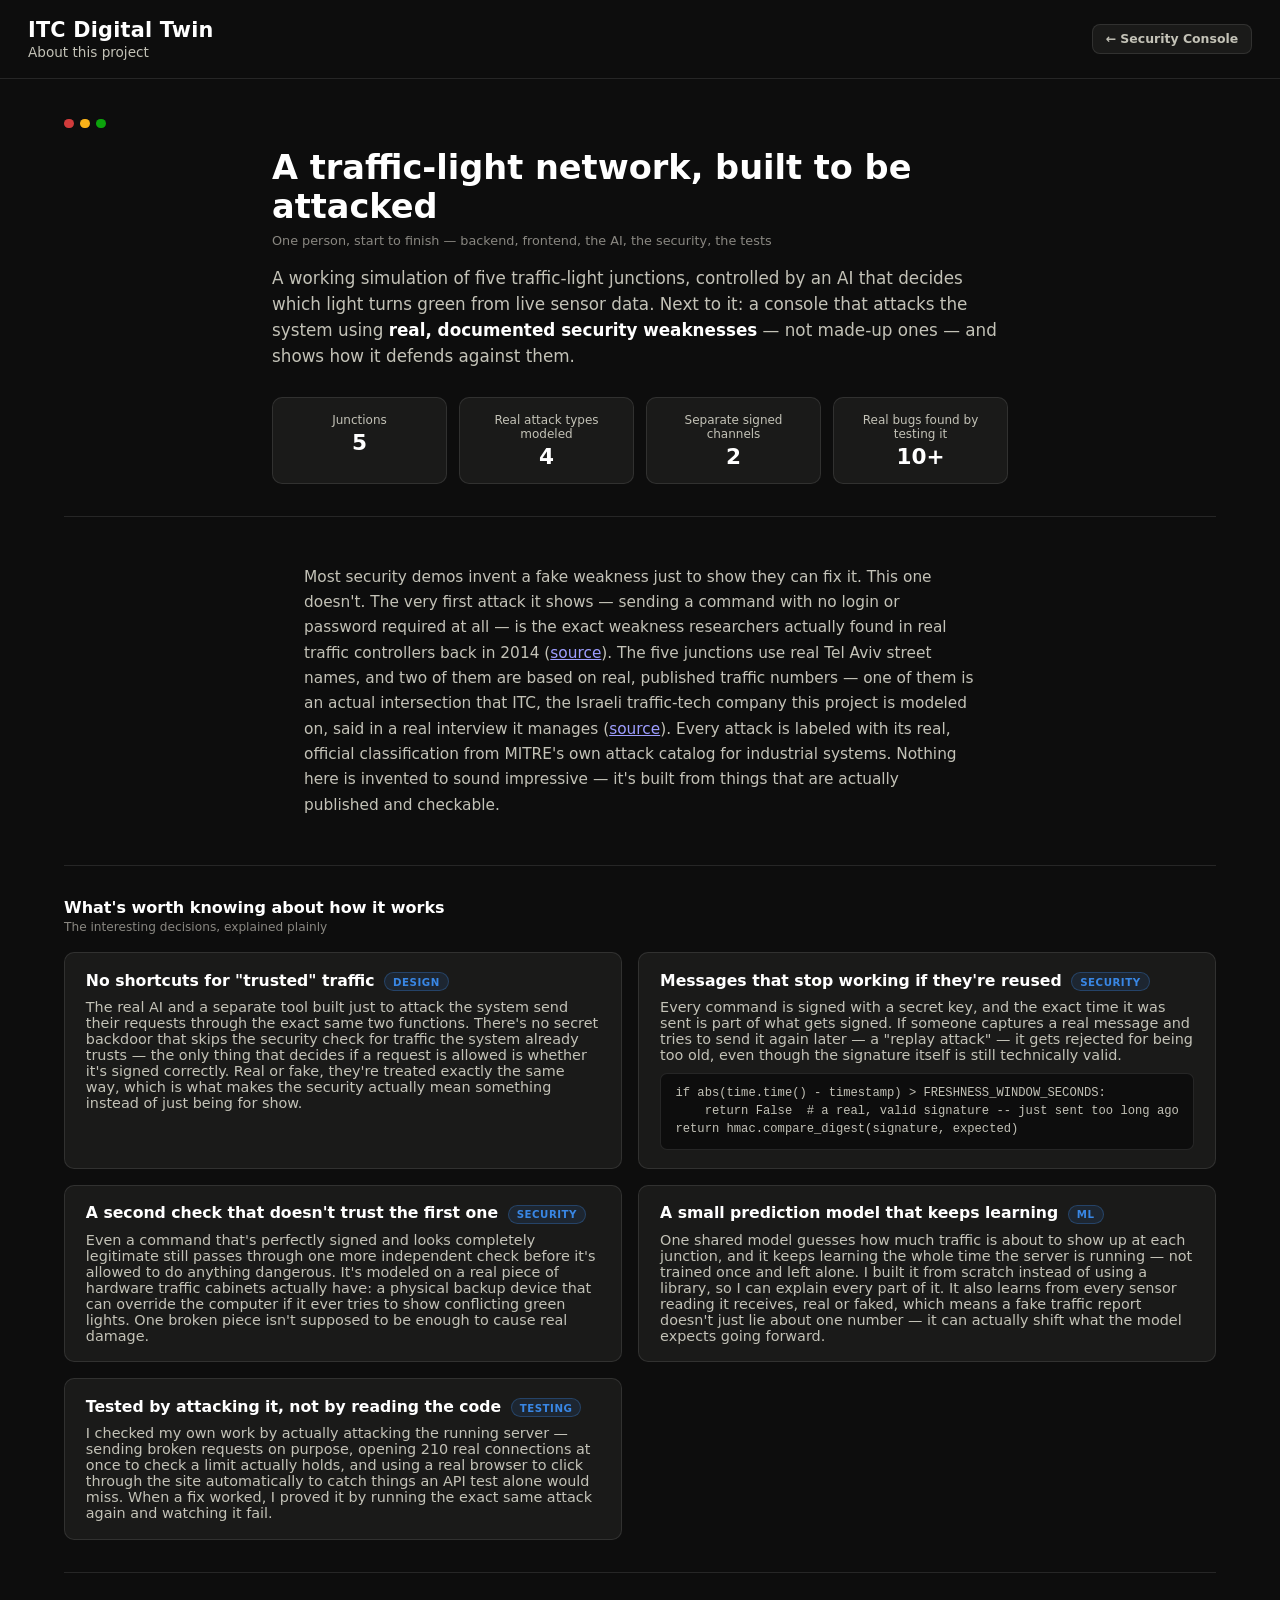
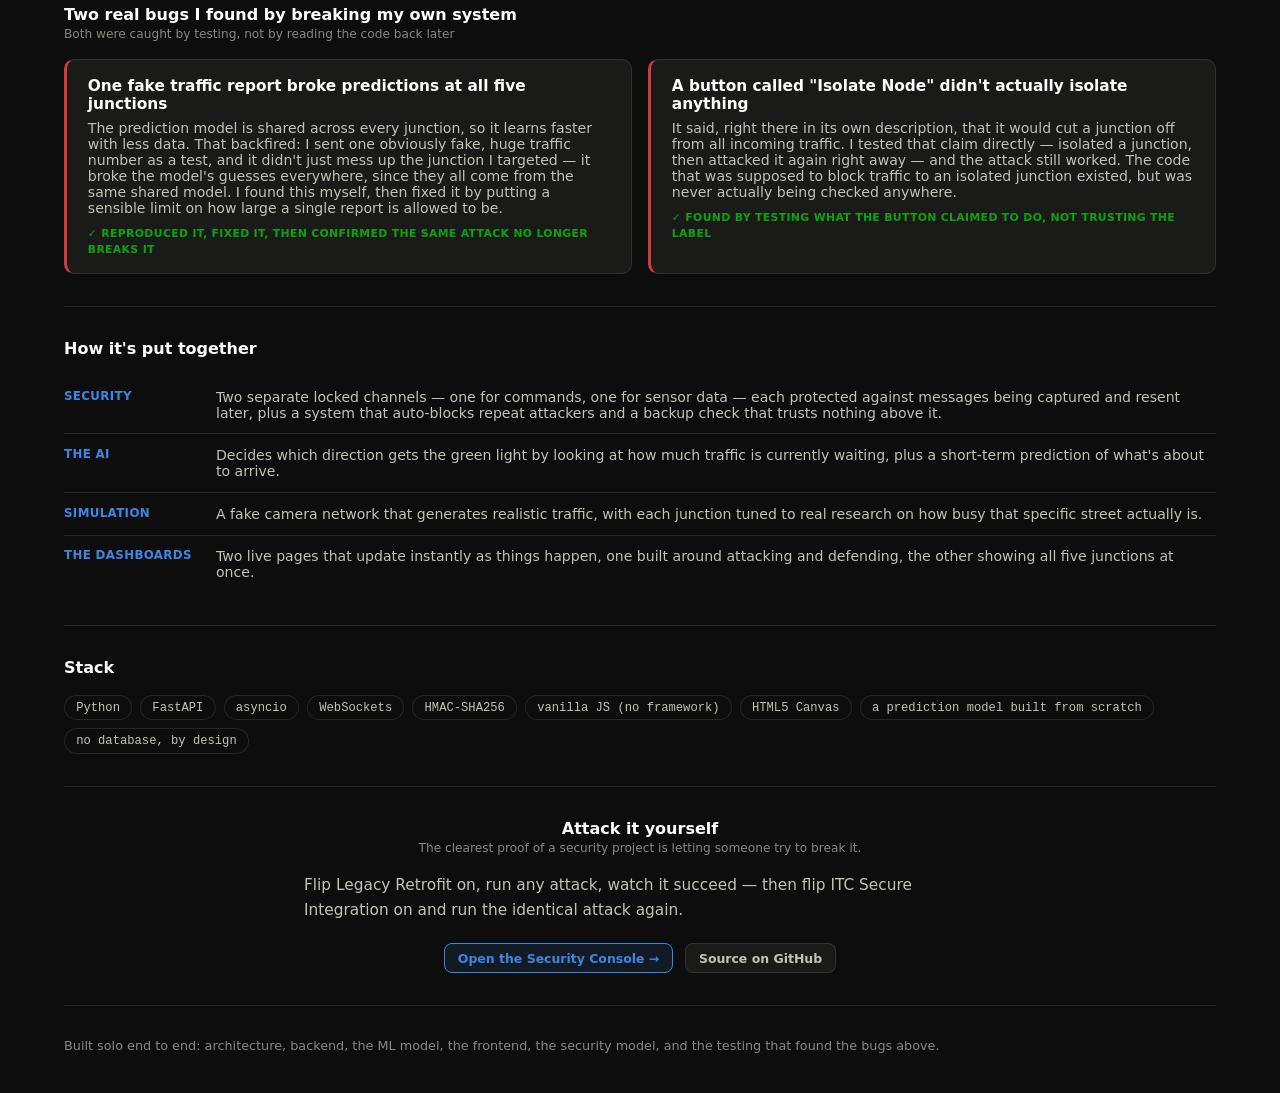
==== commit 75d5098b: "Fix content sitting flush-left instead of centered on the page The page container (.about-wrap) was " ====
--- a/web/about.html
+++ b/web/about.html
@@ -227,7 +227,7 @@
       </div>
     </section>
 
-    <section class="about-section about-wrap" aria-labelledby="try-title">
+    <section class="about-section about-wrap about-centered" aria-labelledby="try-title">
       <div class="zone-header">
         <h2 id="try-title">Attack it yourself</h2>
         <p class="zone-subtitle">The clearest proof of a security project is letting someone try to break it.</p>
--- a/web/style.css
+++ b/web/style.css
@@ -1856,21 +1856,34 @@
 .signal-dots .d-warning { background: var(--status-warning); }
 .signal-dots .d-good { background: var(--status-good); }
 
+/* The hero's own content (heading, role line, thesis, stat row) is
+   deliberately narrower than the page's full 72rem width -- a heading
+   and a couple of sentences stretched edge to edge would be
+   uncomfortably wide to read. But a narrower block with no margin of
+   its own doesn't center itself inside a wider parent, it just sits
+   flush against the LEFT edge by default, which is exactly what made
+   the whole page read as pinned to the left instead of centered on
+   the screen once .about-wrap itself got wider. Every piece of the
+   hero shares the same max-width and margin: 0 auto so they form one
+   centered column together -- the text inside still reads left to
+   right normally, only the block itself is centered on the page. */
 .about-hero h1 {
   font-size: 2.1rem;
-  margin: 0 0 0.4rem;
+  margin: 0 auto 0.4rem;
+  max-width: 46rem;
 }
 .about-role {
   font-size: 0.8rem;
   color: var(--text-muted);
-  margin: 0 0 1.1rem;
+  margin: 0 auto 1.1rem;
+  max-width: 46rem;
 }
 .about-thesis {
   font-size: 1.05rem;
   color: var(--text-secondary);
-  max-width: 36rem;
+  max-width: 46rem;
   line-height: 1.55;
-  margin: 0;
+  margin: 0 auto;
 }
 .about-thesis strong {
   color: var(--text-primary);
@@ -1880,13 +1893,13 @@
   display: grid;
   grid-template-columns: repeat(4, 1fr);
   gap: 0.75rem;
-  margin-top: 1.75rem;
+  margin: 1.75rem auto 0;
   /* Capped narrower than .about-wrap's own width: four short number
      tiles stretched across the page's full new width would each be
      mostly empty padding around one word and a digit. The card grids
      further down (highlights, bugs) are the sections meant to use the
      wide container; the hero stays closer to the prose measure. */
-  max-width: 40rem;
+  max-width: 46rem;
 }
 .about-stats .stat-tile {
   text-align: center;
@@ -1904,10 +1917,15 @@
 }
 
 .about-prose {
-  max-width: 38rem;
+  max-width: 42rem;
   color: var(--text-secondary);
   font-size: 0.96rem;
   line-height: 1.65;
+  /* Same reasoning as the hero block above: narrower than .about-wrap,
+     so it needs its own margin: auto to actually sit in the middle of
+     the page instead of defaulting to the left edge. */
+  margin-left: auto;
+  margin-right: auto;
 }
 .about-prose strong {
   color: var(--text-primary);
@@ -2056,6 +2074,21 @@
   margin-top: 1.25rem;
 }
 
+/* Modifier for the two narrative "bookend" sections (the opening
+   premise paragraph, the closing call to action) that pairs with the
+   centered hero above: their header, prose, and buttons all center as
+   one column, instead of a left-aligned heading sitting above a now-
+   centered paragraph. The sections in between (highlights, bugs,
+   architecture, stack) stay left-aligned on purpose -- they sit above
+   full-width grids, and a centered heading over a left-to-right grid
+   would look mismatched rather than tidy. */
+.about-centered .zone-header {
+  text-align: center;
+}
+.about-centered .about-cta-row {
+  justify-content: center;
+}
+
 .about-footer {
   padding: 2rem 0 2.5rem;
   border-top: 1px solid var(--border);
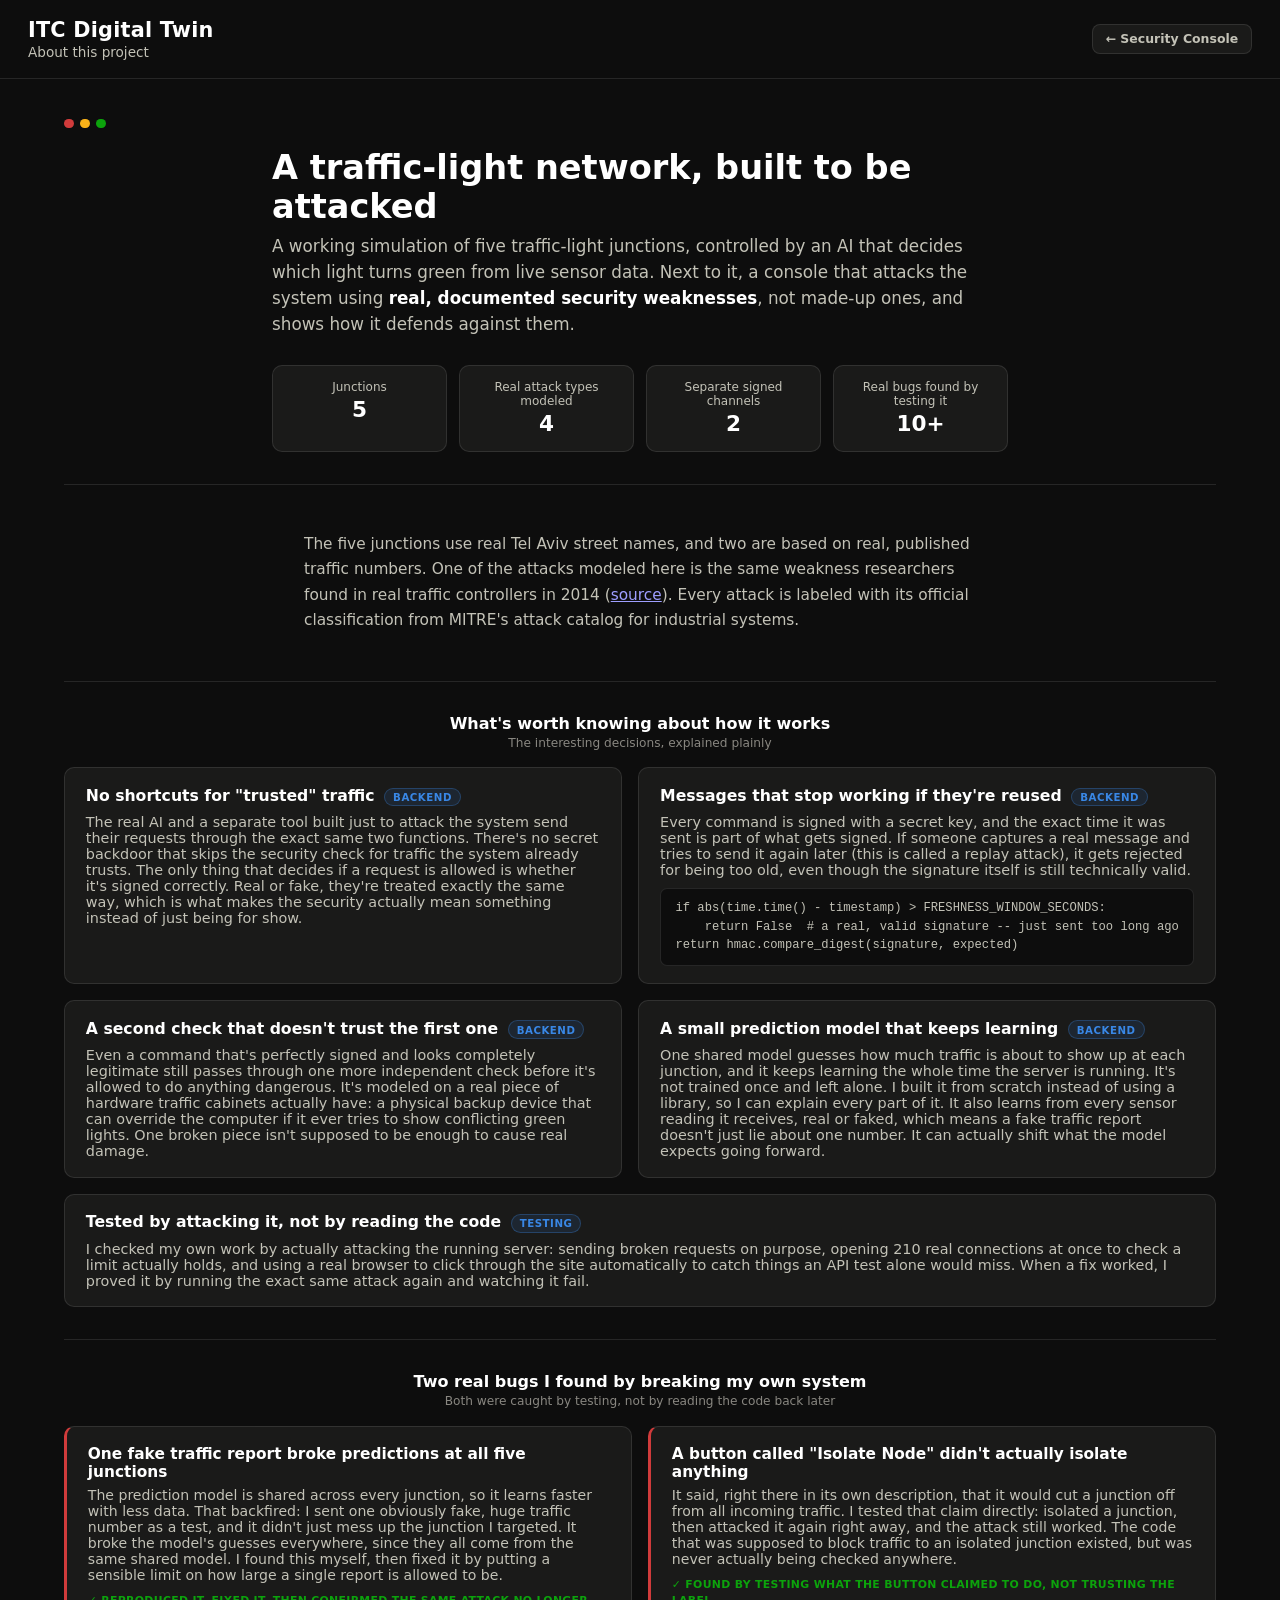
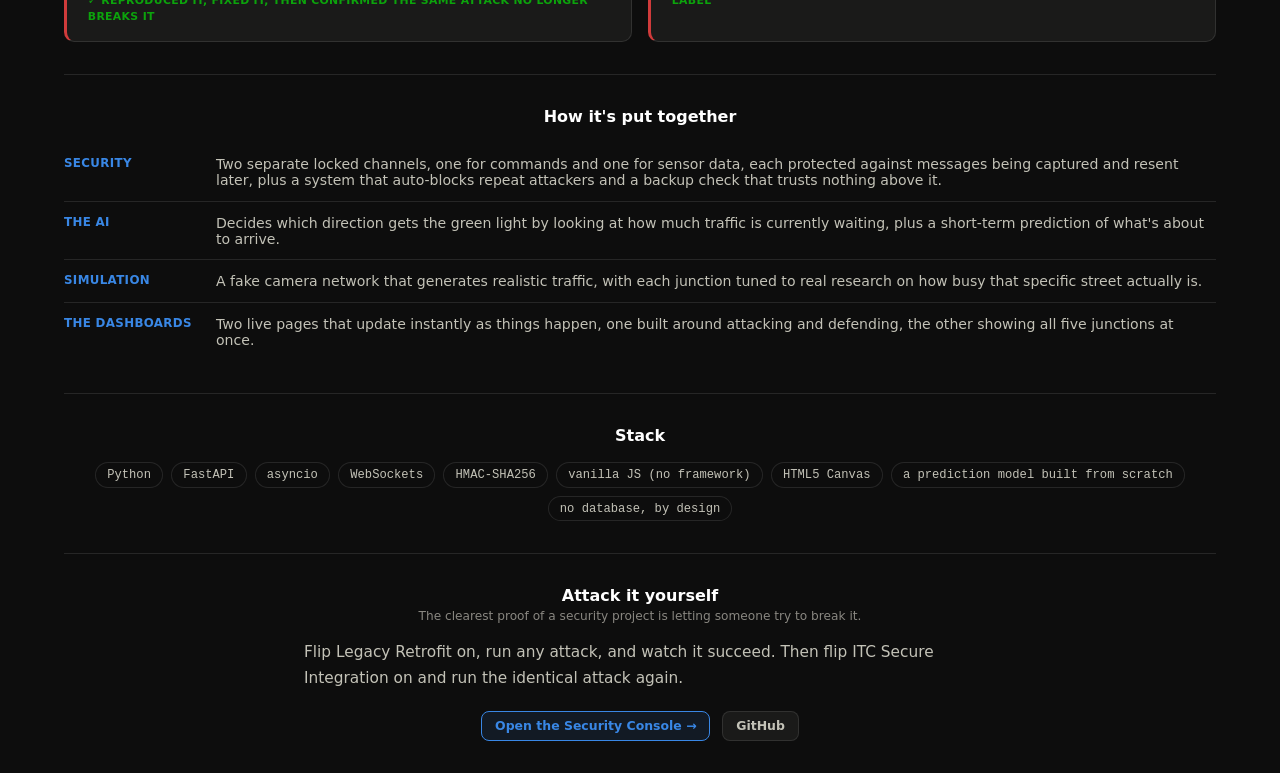
==== commit 1984b8f7: "Center every section on the About page and simplify the copy Every section, not just the hero, is no" ====
--- a/web/about.html
+++ b/web/about.html
@@ -3,7 +3,7 @@
 <head>
   <meta charset="UTF-8" />
   <meta name="viewport" content="width=device-width, initial-scale=1.0" />
-  <title>ITC Digital Twin — About This Project</title>
+  <title>ITC Digital Twin: About This Project</title>
   <link rel="stylesheet" href="style.css" />
 </head>
 <body>
@@ -29,12 +29,11 @@
         <span class="d-critical"></span><span class="d-warning"></span><span class="d-good"></span>
       </div>
       <h1>A traffic-light network, built to be attacked</h1>
-      <p class="about-role">One person, start to finish — backend, frontend, the AI, the security, the tests</p>
       <p class="about-thesis">
         A working simulation of five traffic-light junctions, controlled by an
         AI that decides which light turns green from live sensor data. Next to
-        it: a console that attacks the system using <strong>real, documented
-        security weaknesses</strong> — not made-up ones — and shows how it
+        it, a console that attacks the system using <strong>real, documented
+        security weaknesses</strong>, not made-up ones, and shows how it
         defends against them.
       </p>
 
@@ -60,20 +59,13 @@
 
     <section class="about-section about-wrap">
       <p class="about-prose">
-        Most security demos invent a fake weakness just to show they can fix
-        it. This one doesn't. The very first attack it shows — sending a
-        command with no login or password required at all — is the exact
-        weakness researchers actually found in real traffic controllers back
-        in 2014
+        The five junctions use real Tel Aviv street names, and two are based
+        on real, published traffic numbers. One of the attacks modeled here is
+        the same weakness researchers found in real traffic controllers in
+        2014
         (<a href="https://www.usenix.org/system/files/conference/woot14/woot14-ghena.pdf" target="_blank" rel="noopener noreferrer">source</a>).
-        The five junctions use real Tel Aviv street names, and two of them are
-        based on real, published traffic numbers — one of them is an actual
-        intersection that ITC, the Israeli traffic-tech company this project
-        is modeled on, said in a real interview it manages
-        (<a href="https://www.ynetnews.com/environment/article/sjvw2tsjt" target="_blank" rel="noopener noreferrer">source</a>). Every attack is labeled with its real, official
-        classification from MITRE's own attack catalog for industrial systems.
-        Nothing here is invented to sound impressive — it's built from things
-        that are actually published and checkable.
+        Every attack is labeled with its official classification from MITRE's
+        attack catalog for industrial systems.
       </p>
     </section>
 
@@ -85,12 +77,12 @@
 
       <div class="highlight-list">
         <div class="highlight-item">
-          <h3>No shortcuts for "trusted" traffic <span class="highlight-tag">design</span></h3>
+          <h3>No shortcuts for "trusted" traffic <span class="highlight-tag">backend</span></h3>
           <p>
             The real AI and a separate tool built just to attack the system
             send their requests through the exact same two functions. There's
             no secret backdoor that skips the security check for traffic the
-            system already trusts — the only thing that decides if a request
+            system already trusts. The only thing that decides if a request
             is allowed is whether it's signed correctly. Real or fake, they're
             treated exactly the same way, which is what makes the security
             actually mean something instead of just being for show.
@@ -98,13 +90,13 @@
         </div>
 
         <div class="highlight-item">
-          <h3>Messages that stop working if they're reused <span class="highlight-tag">security</span></h3>
+          <h3>Messages that stop working if they're reused <span class="highlight-tag">backend</span></h3>
           <p>
             Every command is signed with a secret key, and the exact time it
             was sent is part of what gets signed. If someone captures a real
-            message and tries to send it again later — a "replay attack" — it
-            gets rejected for being too old, even though the signature itself
-            is still technically valid.
+            message and tries to send it again later (this is called a replay
+            attack), it gets rejected for being too old, even though the
+            signature itself is still technically valid.
           </p>
           <pre class="code">if abs(time.time() - timestamp) > FRESHNESS_WINDOW_SECONDS:
     return False  # a real, valid signature -- just sent too long ago
@@ -112,7 +104,7 @@
         </div>
 
         <div class="highlight-item">
-          <h3>A second check that doesn't trust the first one <span class="highlight-tag">security</span></h3>
+          <h3>A second check that doesn't trust the first one <span class="highlight-tag">backend</span></h3>
           <p>
             Even a command that's perfectly signed and looks completely
             legitimate still passes through one more independent check before
@@ -125,15 +117,15 @@
         </div>
 
         <div class="highlight-item">
-          <h3>A small prediction model that keeps learning <span class="highlight-tag">ML</span></h3>
+          <h3>A small prediction model that keeps learning <span class="highlight-tag">backend</span></h3>
           <p>
             One shared model guesses how much traffic is about to show up at
             each junction, and it keeps learning the whole time the server is
-            running — not trained once and left alone. I built it from
+            running. It's not trained once and left alone. I built it from
             scratch instead of using a library, so I can explain every part
             of it. It also learns from every sensor reading it receives, real
             or faked, which means a fake traffic report doesn't just lie
-            about one number — it can actually shift what the model expects
+            about one number. It can actually shift what the model expects
             going forward.
           </p>
         </div>
@@ -141,7 +133,7 @@
         <div class="highlight-item">
           <h3>Tested by attacking it, not by reading the code <span class="highlight-tag">testing</span></h3>
           <p>
-            I checked my own work by actually attacking the running server —
+            I checked my own work by actually attacking the running server:
             sending broken requests on purpose, opening 210 real connections
             at once to check a limit actually holds, and using a real browser
             to click through the site automatically to catch things an API
@@ -164,7 +156,7 @@
             The prediction model is shared across every junction, so it
             learns faster with less data. That backfired: I sent one
             obviously fake, huge traffic number as a test, and it didn't
-            just mess up the junction I targeted — it broke the model's
+            just mess up the junction I targeted. It broke the model's
             guesses everywhere, since they all come from the same shared
             model. I found this myself, then fixed it by putting a sensible
             limit on how large a single report is allowed to be.
@@ -176,10 +168,10 @@
           <p>
             It said, right there in its own description, that it would cut a
             junction off from all incoming traffic. I tested that claim
-            directly — isolated a junction, then attacked it again right
-            away — and the attack still worked. The code that was supposed
-            to block traffic to an isolated junction existed, but was never
-            actually being checked anywhere.
+            directly: isolated a junction, then attacked it again right away,
+            and the attack still worked. The code that was supposed to block
+            traffic to an isolated junction existed, but was never actually
+            being checked anywhere.
           </p>
           <span class="fixed-tag">✓ Found by testing what the button claimed to do, not trusting the label</span>
         </div>
@@ -193,7 +185,7 @@
       <div class="layer-strip">
         <div class="layer-row">
           <span class="layer-name">Security</span>
-          <p>Two separate locked channels — one for commands, one for sensor data — each protected against messages being captured and resent later, plus a system that auto-blocks repeat attackers and a backup check that trusts nothing above it.</p>
+          <p>Two separate locked channels, one for commands and one for sensor data, each protected against messages being captured and resent later, plus a system that auto-blocks repeat attackers and a backup check that trusts nothing above it.</p>
         </div>
         <div class="layer-row">
           <span class="layer-name">The AI</span>
@@ -233,18 +225,14 @@
         <p class="zone-subtitle">The clearest proof of a security project is letting someone try to break it.</p>
       </div>
       <p class="about-prose">
-        Flip Legacy Retrofit on, run any attack, watch it succeed — then flip
-        ITC Secure Integration on and run the identical attack again.
+        Flip Legacy Retrofit on, run any attack, and watch it succeed. Then
+        flip ITC Secure Integration on and run the identical attack again.
       </p>
       <div class="about-cta-row">
         <a href="index.html" class="btn btn-header btn-header-highlight">Open the Security Console →</a>
-        <a href="https://github.com/WassimAtrach/Digital-Twin" target="_blank" rel="noopener noreferrer" class="btn btn-header">Source on GitHub</a>
+        <a href="https://github.com/WassimAtrach/Digital-Twin" target="_blank" rel="noopener noreferrer" class="btn btn-header">GitHub</a>
       </div>
     </section>
   </main>
-
-  <footer class="about-footer about-wrap">
-    <p>Built solo end to end: architecture, backend, the ML model, the frontend, the security model, and the testing that found the bugs above.</p>
-  </footer>
 </body>
 </html>
--- a/web/style.css
+++ b/web/style.css
@@ -1872,12 +1872,6 @@
   margin: 0 auto 0.4rem;
   max-width: 46rem;
 }
-.about-role {
-  font-size: 0.8rem;
-  color: var(--text-muted);
-  margin: 0 auto 1.1rem;
-  max-width: 46rem;
-}
 .about-thesis {
   font-size: 1.05rem;
   color: var(--text-secondary);
@@ -1914,6 +1908,14 @@
 }
 .about-section .zone-header {
   margin-bottom: 1.1rem;
+  /* Every section heading centers, not just the hero and the closing
+     section: asked directly for the whole page to sit in the middle,
+     not part of it. The grids below (highlight cards, bug cards) are
+     already symmetric once they fill the full centered .about-wrap, so
+     a centered heading above them now reads as consistent top to
+     bottom instead of switching between left and centered partway
+     down the page. */
+  text-align: center;
 }
 
 .about-prose {
@@ -1940,6 +1942,15 @@
   display: grid;
   grid-template-columns: repeat(2, 1fr);
   gap: 1rem;
+}
+/* With an odd number of cards, the last one would otherwise sit alone
+   in the left column with empty space beside it, exactly the kind of
+   lopsided ending that reads as "not centered." Spanning it across
+   both columns instead keeps the grid looking deliberate all the way
+   through. Only fires when the count actually IS odd -- harmless, not
+   applied, the day this list has an even number of items. */
+.highlight-item:last-child:nth-child(odd) {
+  grid-column: 1 / -1;
 }
 @media (max-width: 640px) {
   .highlight-list {
@@ -2055,6 +2066,7 @@
 .stack-row {
   display: flex;
   flex-wrap: wrap;
+  justify-content: center;
   gap: 0.5rem;
 }
 .stack-pill {
@@ -2074,29 +2086,13 @@
   margin-top: 1.25rem;
 }
 
-/* Modifier for the two narrative "bookend" sections (the opening
-   premise paragraph, the closing call to action) that pairs with the
-   centered hero above: their header, prose, and buttons all center as
-   one column, instead of a left-aligned heading sitting above a now-
-   centered paragraph. The sections in between (highlights, bugs,
-   architecture, stack) stay left-aligned on purpose -- they sit above
-   full-width grids, and a centered heading over a left-to-right grid
-   would look mismatched rather than tidy. */
-.about-centered .zone-header {
-  text-align: center;
-}
+/* The closing section's button row specifically: every section header
+   centers on its own now (see .about-section .zone-header above), but
+   a flex row of buttons still needs to be told to center itself
+   explicitly rather than sitting flush left under its now-centered
+   heading. */
 .about-centered .about-cta-row {
   justify-content: center;
-}
-
-.about-footer {
-  padding: 2rem 0 2.5rem;
-  border-top: 1px solid var(--border);
-}
-.about-footer p {
-  color: var(--text-muted);
-  font-size: 0.8rem;
-  margin: 0;
 }
 
 /* The header's own new nav button to this page, alongside the existing
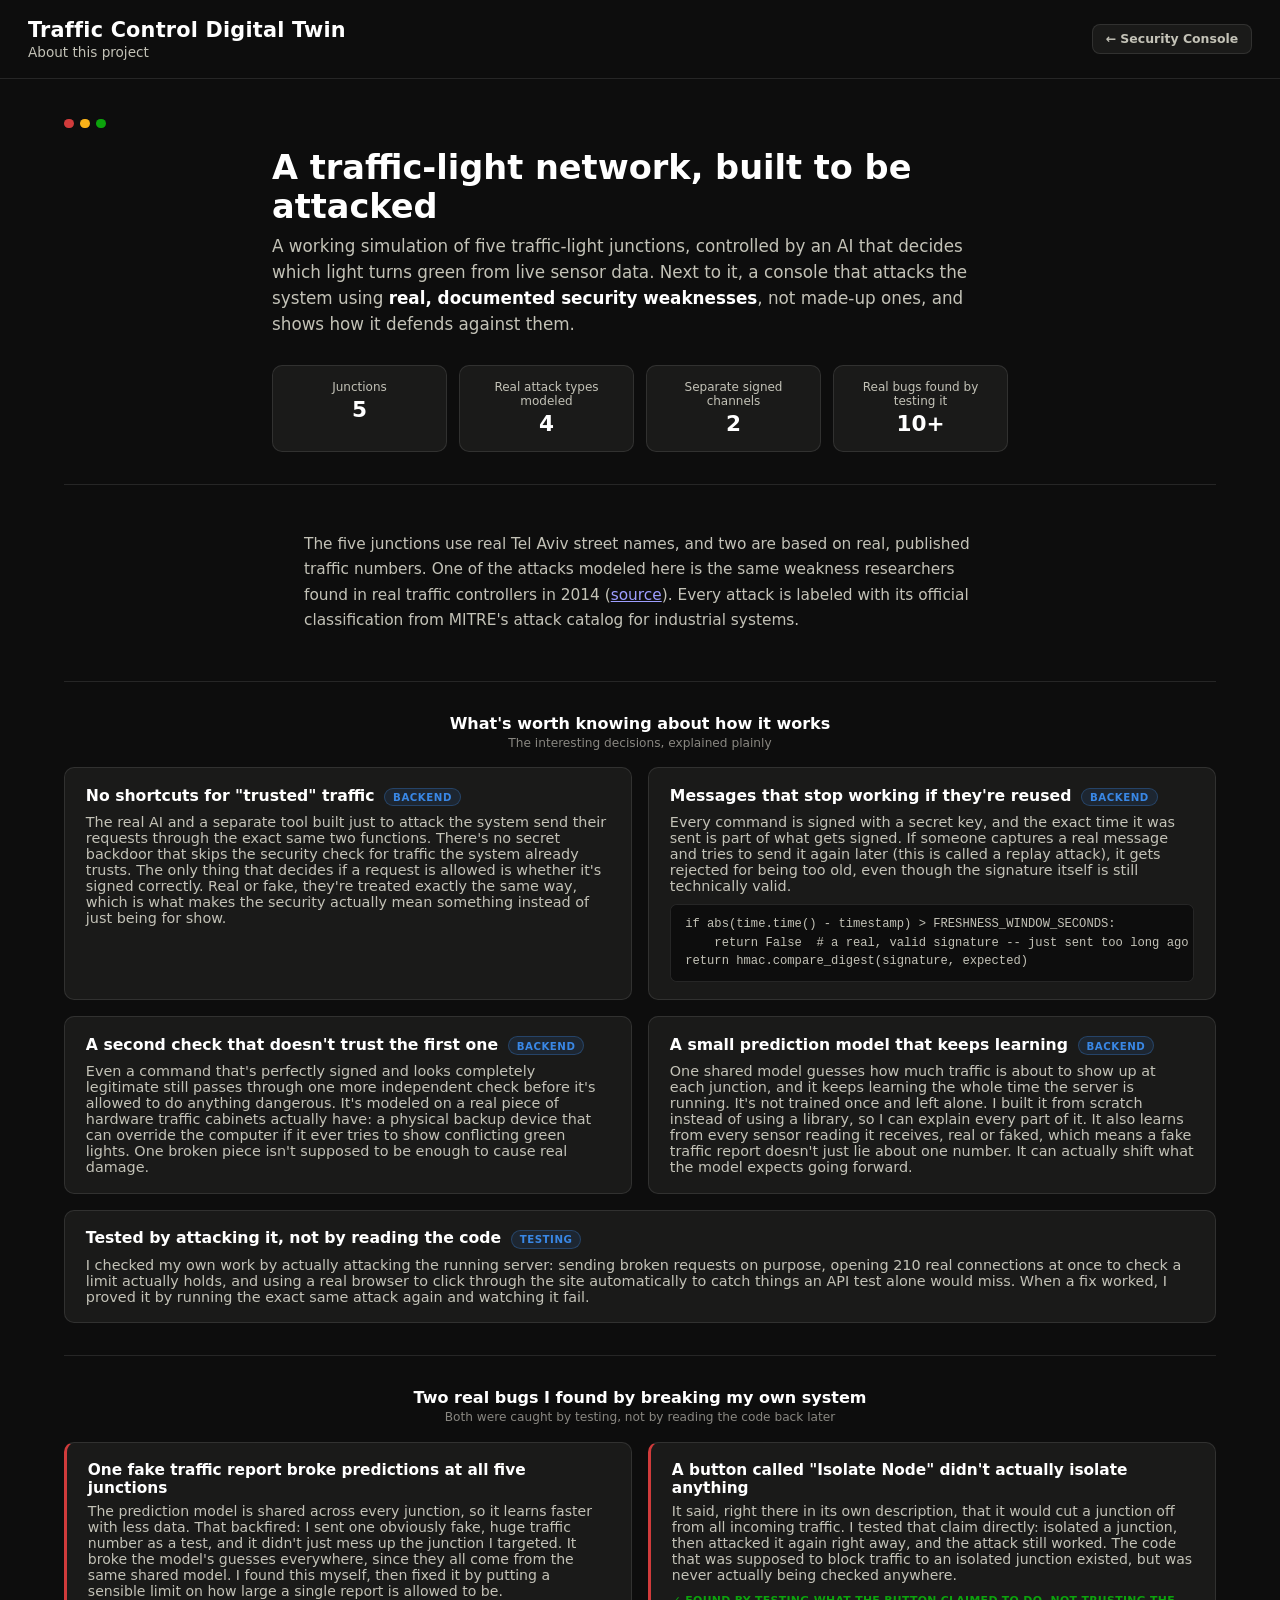
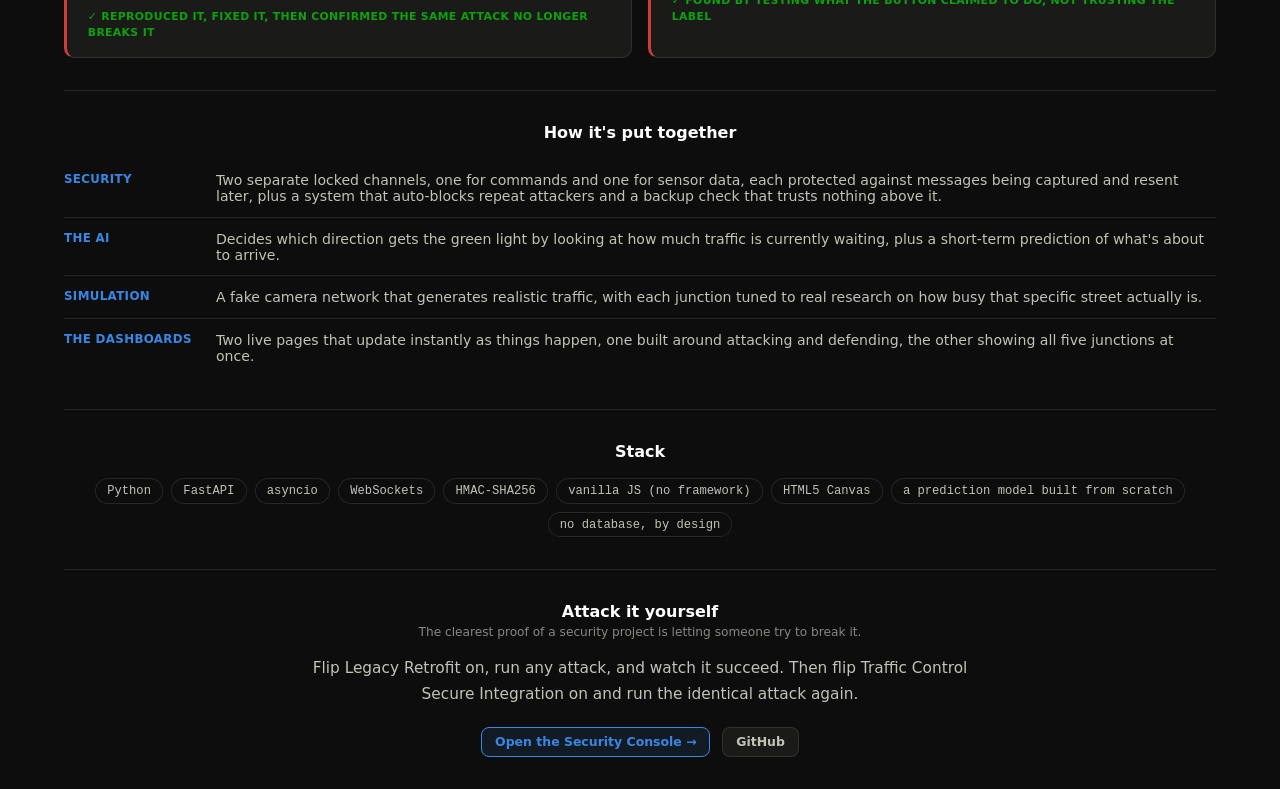
==== commit be72624c: "Rebrand the project from ITC to Traffic Control Renamed the project's own branding everywhere it app" ====
--- a/web/about.html
+++ b/web/about.html
@@ -3,7 +3,7 @@
 <head>
   <meta charset="UTF-8" />
   <meta name="viewport" content="width=device-width, initial-scale=1.0" />
-  <title>ITC Digital Twin: About This Project</title>
+  <title>Traffic Control Digital Twin: About This Project</title>
   <link rel="stylesheet" href="style.css" />
 </head>
 <body>
@@ -13,7 +13,7 @@
        story behind the live demo, not just the demo itself. -->
   <header class="app-header">
     <div class="header-title">
-      <h1>ITC Digital Twin</h1>
+      <h1>Traffic Control Digital Twin</h1>
       <p class="subtitle">About this project</p>
     </div>
     <div class="header-right">
@@ -226,7 +226,7 @@
       </div>
       <p class="about-prose">
         Flip Legacy Retrofit on, run any attack, and watch it succeed. Then
-        flip ITC Secure Integration on and run the identical attack again.
+        flip Traffic Control Secure Integration on and run the identical attack again.
       </p>
       <div class="about-cta-row">
         <a href="index.html" class="btn btn-header btn-header-highlight">Open the Security Console →</a>
--- a/web/style.css
+++ b/web/style.css
@@ -1,4 +1,4 @@
-/* ITC Digital Twin: stylesheet
+/* Traffic Control Digital Twin: stylesheet
 
    A deliberate, single dark theme (no light-mode variant): this is a
    security operations dashboard meant for a wall monitor or a live demo
@@ -1962,6 +1962,15 @@
   border: 1px solid var(--border);
   border-radius: 10px;
   padding: 1.1rem 1.3rem;
+  /* A grid item's default min-width is its content's un-wrapped
+     natural width, which the code sample's longest line exceeds on a
+     phone screen -- overflow-x:auto on the <pre> itself doesn't stop
+     that, since the auto-minimum comes from this element, not the
+     <pre>. Without this, the long line forces the whole grid (and the
+     page's layout viewport with it) wider than the phone, so the
+     browser zooms the entire page out to fit -- the real cause behind
+     "everything pushed to one side" on a phone. */
+  min-width: 0;
 }
 .highlight-item h3 {
   font-size: 0.98rem;
@@ -2094,6 +2103,9 @@
 .about-centered .about-cta-row {
   justify-content: center;
 }
+.about-centered .about-prose {
+  text-align: center;
+}
 
 /* The header's own new nav button to this page, alongside the existing
    Live Monitor / Attack types guide buttons -- amber so it's visually
